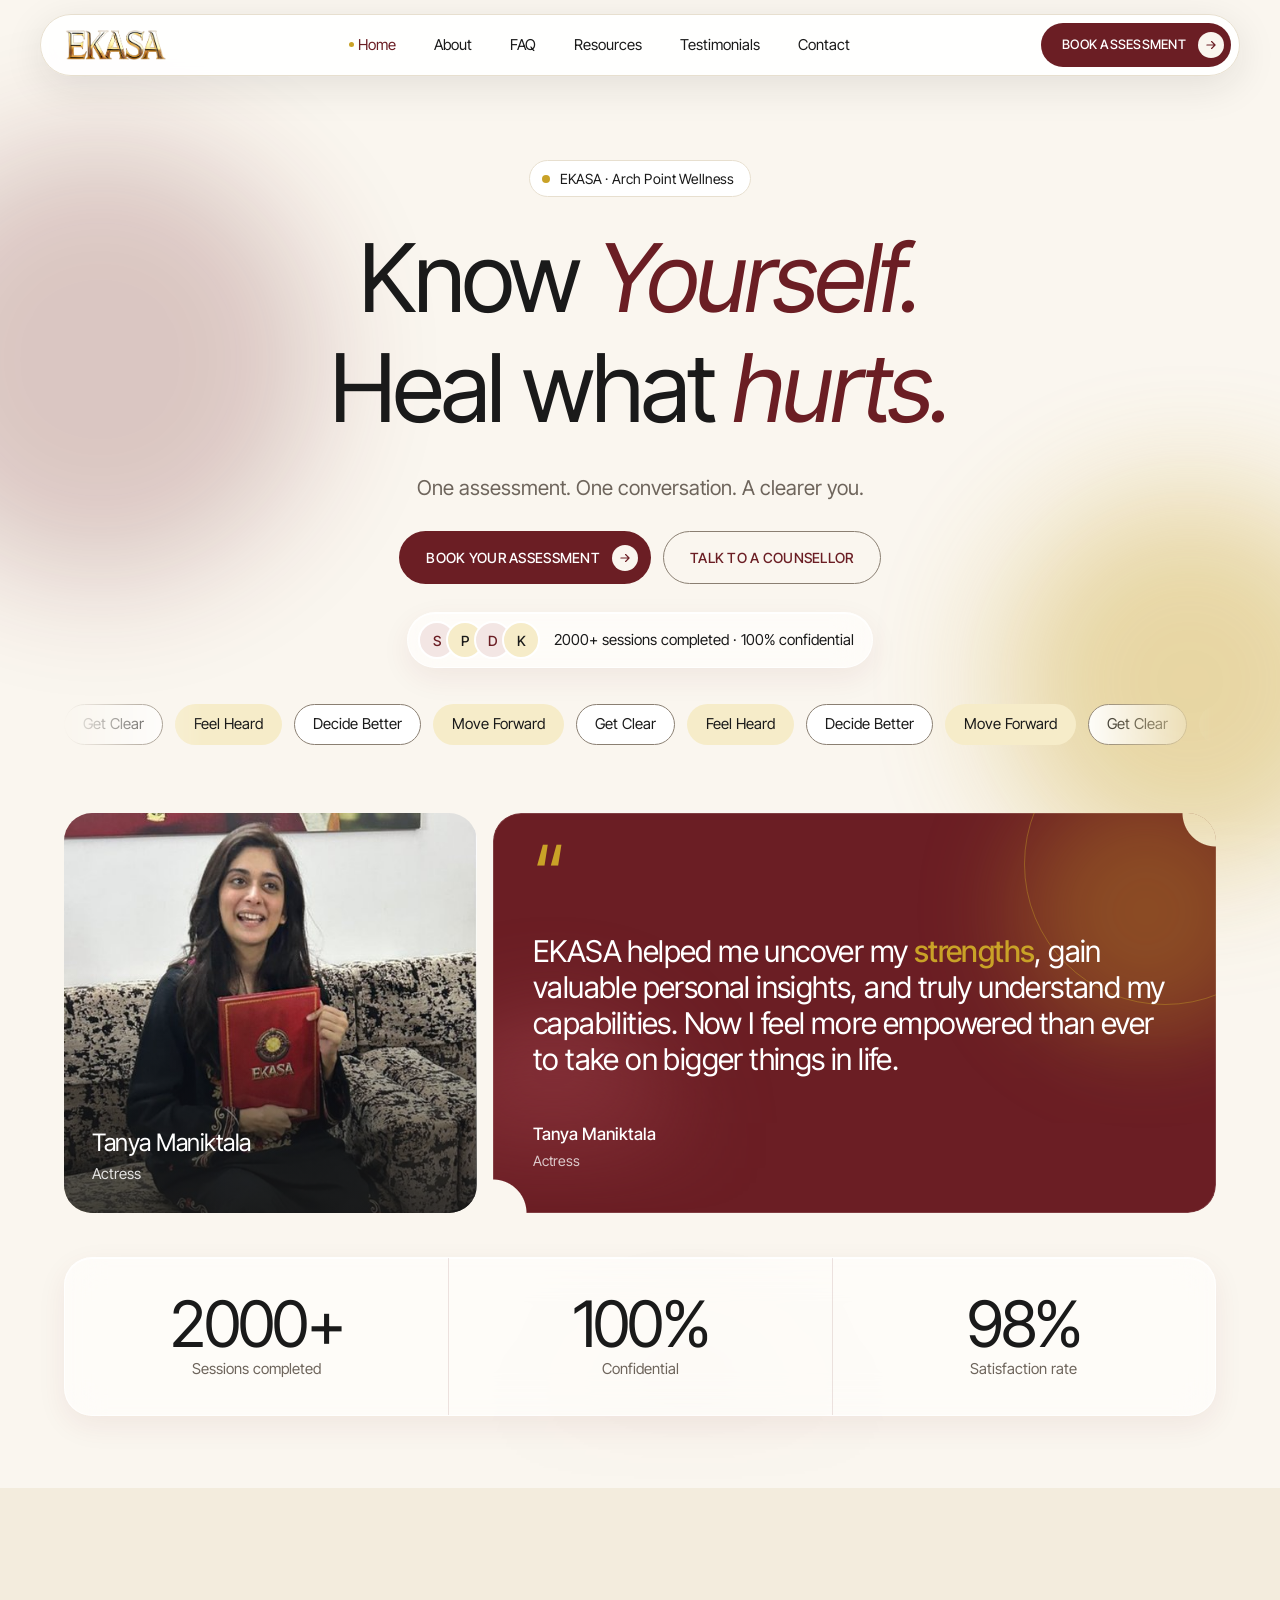
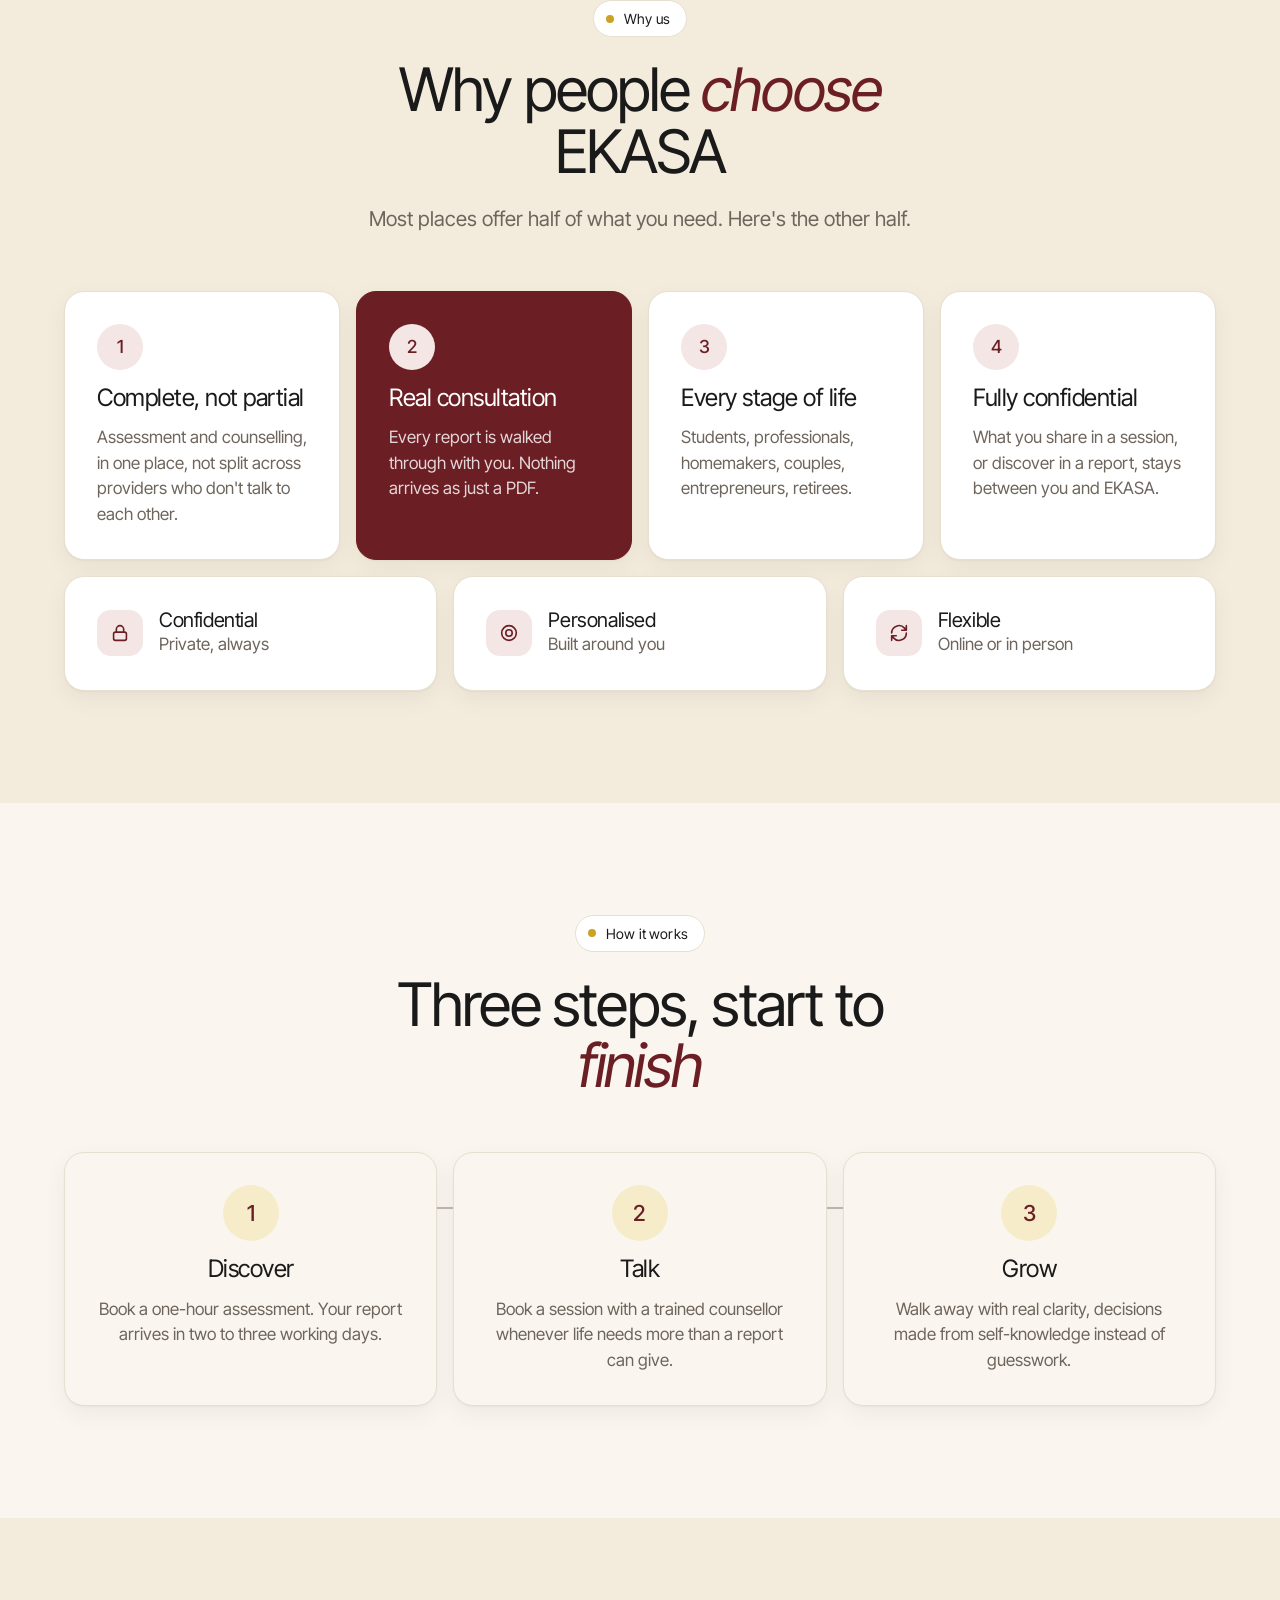
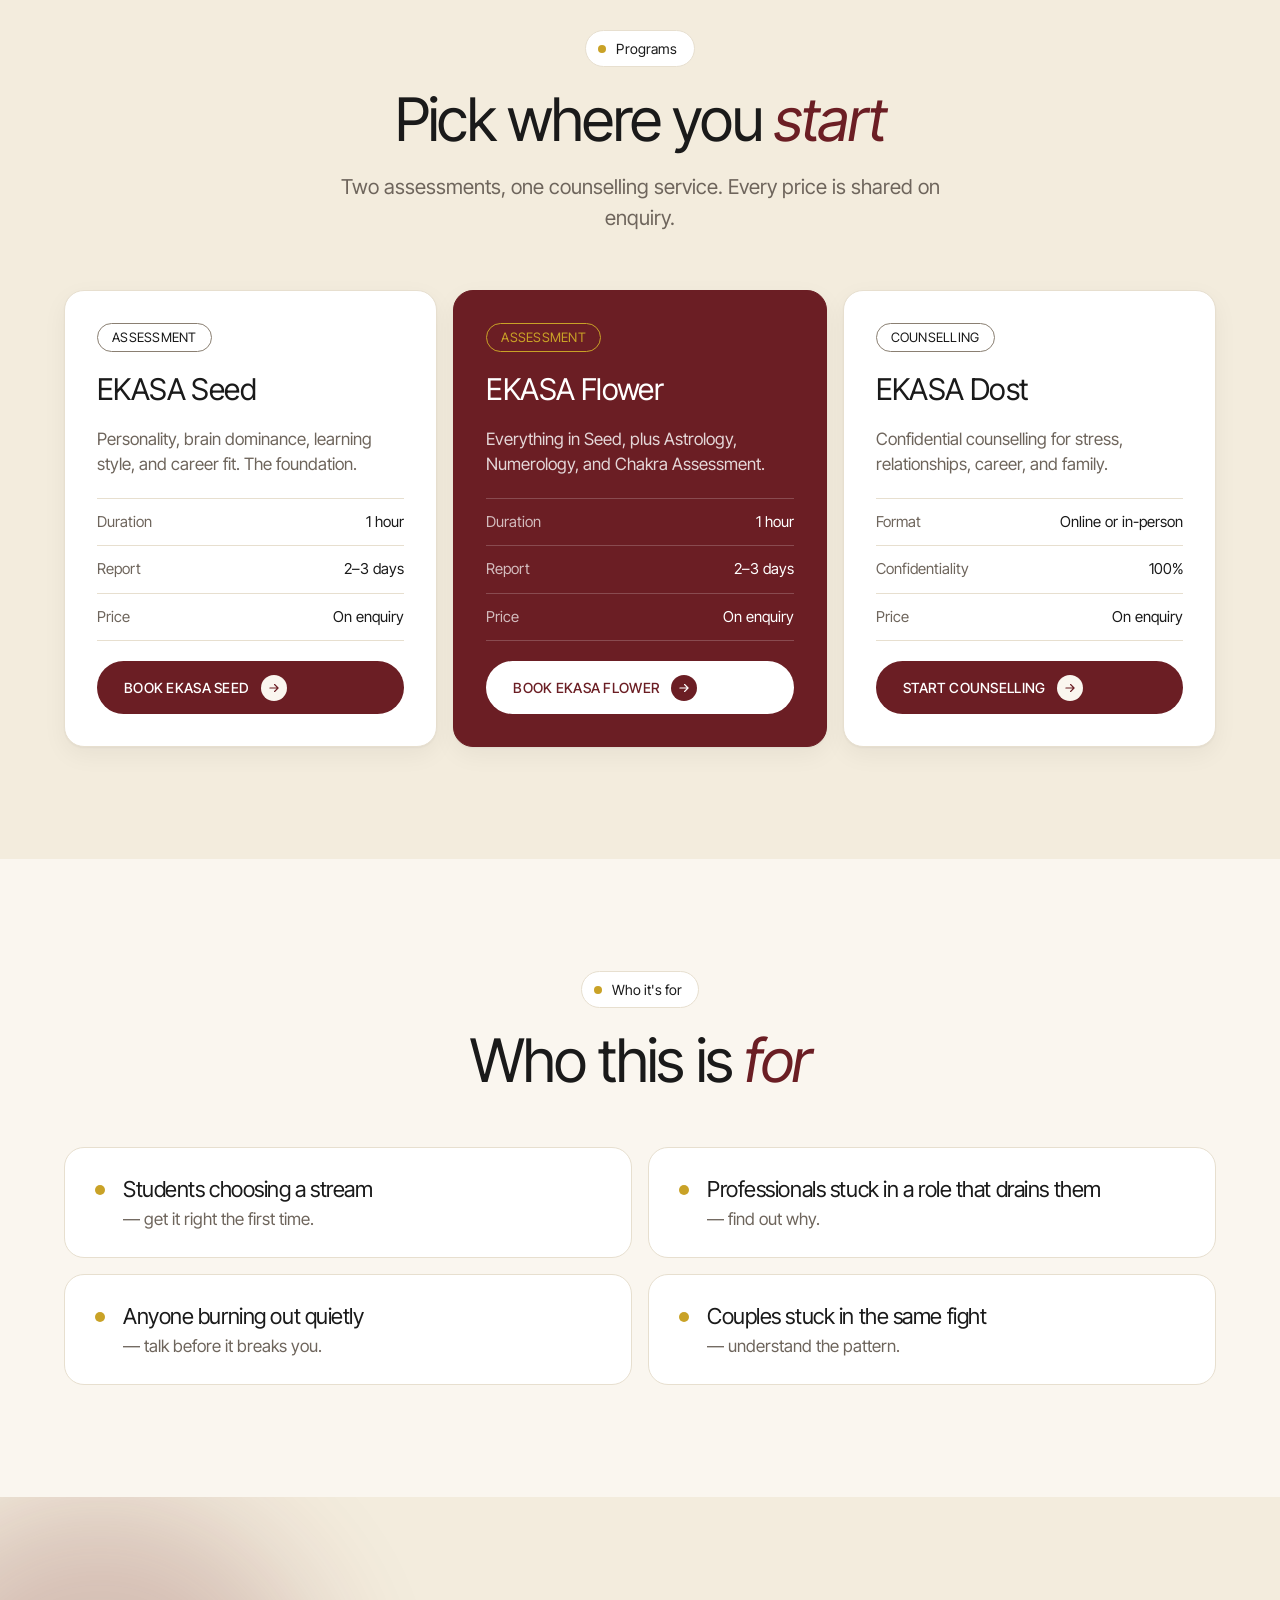
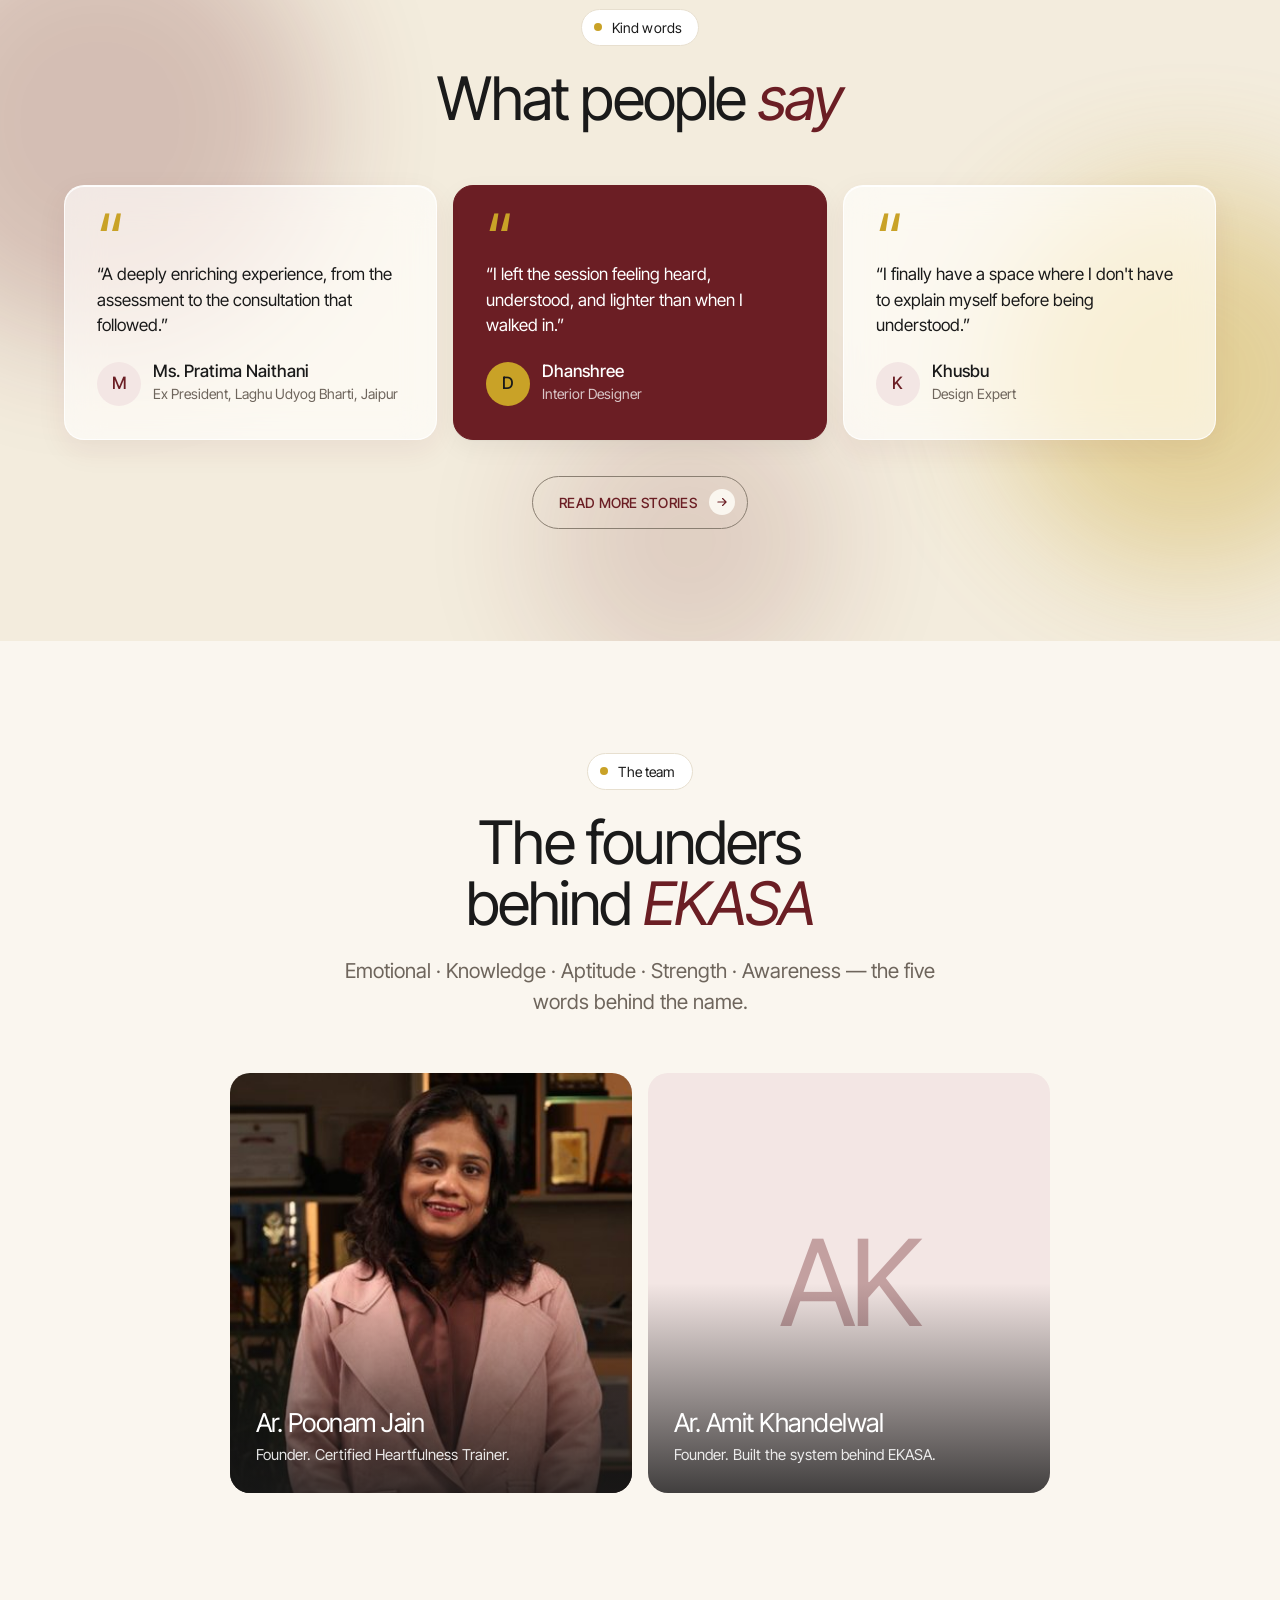
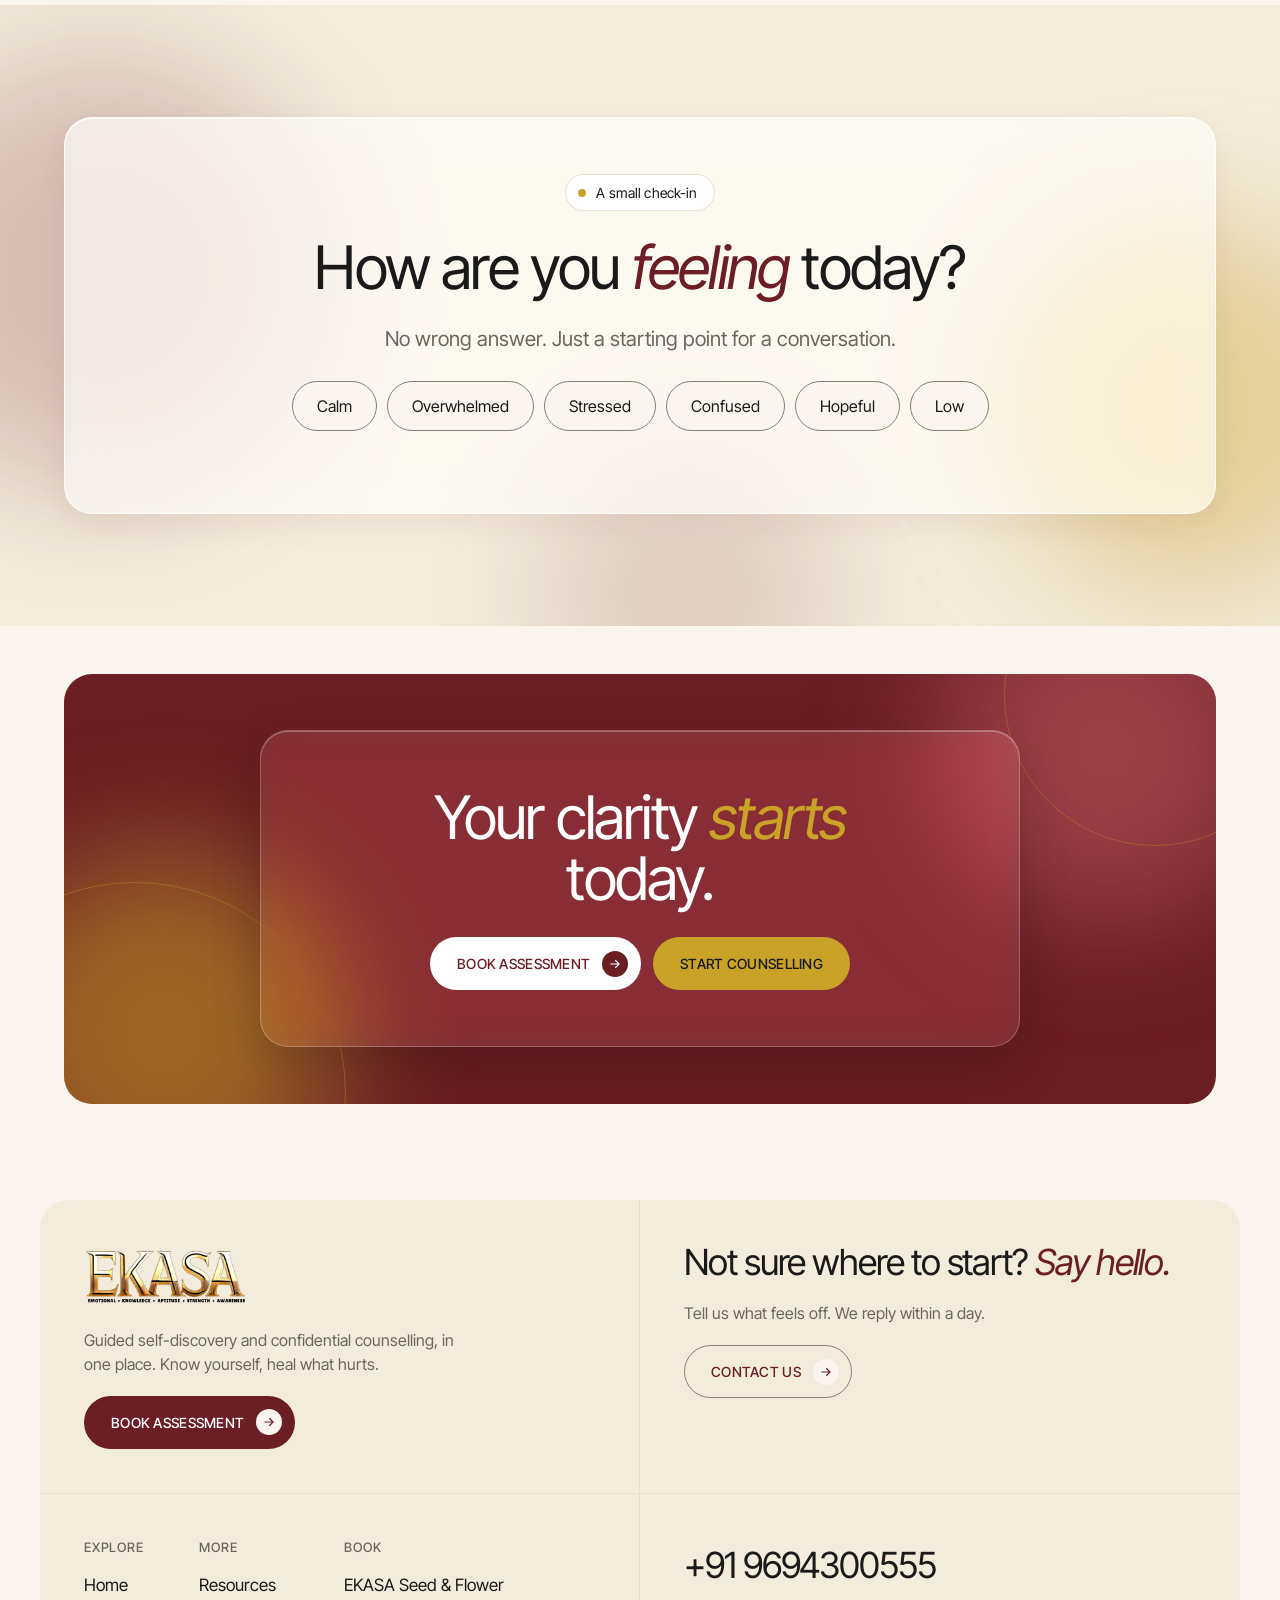
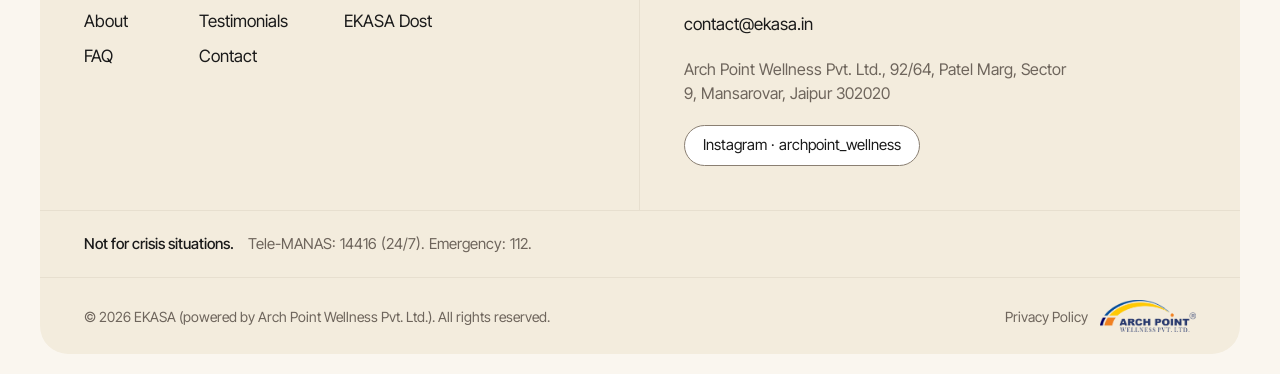
==== index.html @ 6d29a0e6 "Initial commit" ====
<!DOCTYPE html>
<html lang="en">
<head>
<meta charset="utf-8">
<meta name="viewport" content="width=device-width,initial-scale=1">
<title>EKASA | Know Yourself. Heal What Hurts.</title>
<meta name="description" content="Self-discovery assessments and confidential counselling in Jaipur, by EKASA (powered by Arch Point Wellness Pvt. Ltd.).">
<meta name="theme-color" content="#FAF6EF">
<link rel="icon" href="img/ekasa-wordmark.png">
<link rel="preload" href="fonts/InterTight-Variable.woff2" as="font" type="font/woff2" crossorigin>
<link rel="stylesheet" href="css/style.css">
</head>
<body>
<a class="skip" href="#main">Skip to content</a>
<header class="nav" id="top"><div class="nav-in">
<a class="logo" href="index.html" aria-label="EKASA home"><img src="img/ekasa-wordmark.png" alt="EKASA" width="103" height="30"></a>
<nav aria-label="Primary"><ul><li><a href="index.html" aria-current=page>Home</a></li><li><a href="about.html">About</a></li><li><a href="faq.html">FAQ</a></li><li><a href="resources.html">Resources</a></li><li><a href="testimonials.html">Testimonials</a></li><li><a href="contact.html">Contact</a></li></ul></nav>
<div class="nav-cta"><a class="btn btn-primary btn-sm" href="https://discover.ekasa.life/fp">Book assessment<i class="ar"><svg viewBox="0 0 24 24" fill="none" stroke="currentColor" stroke-width="2" stroke-linecap="round" stroke-linejoin="round"><path d="M5 12h14M13 6l6 6-6 6"/></svg></i></a><button class="menu-btn" aria-label="Menu" aria-expanded="false"><span></span></button></div>
</div></header>
<main id="main">

<section class="hero glassy"><div class="blobs" aria-hidden="true"><i class="blob b1" data-speed=".07"></i><i class="blob b2" data-speed="-.05"></i><i class="blob b3" data-speed=".09"></i></div><div class="wrap">
<span class="eyebrow fade-up d1">EKASA &middot; Arch Point Wellness</span>
<h1><span class="ln"><span>Know <em>Yourself.</em></span></span><span class="ln"><span>Heal what <em>hurts.</em></span></span></h1>
<p class="lead fade-up d3">One assessment. One conversation. A clearer you.</p>
<div class="hero-actions fade-up d4"><a class="btn btn-primary" href="https://discover.ekasa.life/fp">Book your assessment<i class="ar"><svg viewBox="0 0 24 24" fill="none" stroke="currentColor" stroke-width="2" stroke-linecap="round" stroke-linejoin="round"><path d="M5 12h14M13 6l6 6-6 6"/></svg></i></a><a class="btn btn-ghost" href="https://discover.ekasa.life/dost">Talk to a counsellor</a></div>
<div class="proof glass fade-up d5"><div class="avatars"><span>S</span><span>P</span><span>D</span><span>K</span></div><span>2000+ sessions completed &middot; 100% confidential</span></div>
<div class="marq fade-up d6" aria-hidden="true"><div class="marq-track"><span class="chip">Get Clear</span><span class="chip gold">Feel Heard</span><span class="chip">Decide Better</span><span class="chip gold">Move Forward</span><span class="chip">Get Clear</span><span class="chip gold">Feel Heard</span><span class="chip">Decide Better</span><span class="chip gold">Move Forward</span><span class="chip">Get Clear</span><span class="chip gold">Feel Heard</span><span class="chip">Decide Better</span><span class="chip gold">Move Forward</span><span class="chip">Get Clear</span><span class="chip gold">Feel Heard</span><span class="chip">Decide Better</span><span class="chip gold">Move Forward</span></div></div>
<div class="tiles rv zoom">
<div class="tile photo"><img src="img/tanya.jpg" alt="Tanya Maniktala"><div class="cap"><b>Tanya Maniktala</b><small>Actress</small></div></div>
<div class="tile quote notch tilt"><div class="blobs" aria-hidden="true"><i class="blob b1" data-speed=".05"></i><i class="blob b2" data-speed="-.04"></i></div><span class="qm">&ldquo;</span><p>EKASA helped me uncover my <b class="hl">strengths</b>, gain valuable personal insights, and truly understand my capabilities. Now I feel more empowered than ever to take on bigger things in life.</p><div class="who"><b>Tanya Maniktala</b><small>Actress</small></div></div>
</div>
<div class="stats glass rv"><div class="stat"><b data-to="2000" data-suf="+">2000+</b><span>Sessions completed</span></div><div class="stat"><b data-to="100" data-suf="%">100%</b><span>Confidential</span></div><div class="stat"><b data-to="98" data-suf="%">98%</b><span>Satisfaction rate</span></div></div>
</div></section>

<section class="alt"><div class="wrap">
<div class="head rv"><span class="eyebrow">Why us</span><h2>Why people <em>choose</em> EKASA</h2><p class="lead">Most places offer half of what you need. Here's the other half.</p></div>
<div class="grid g4 stag">
<div class="card"><span class="num">1</span><h3>Complete, not partial</h3><p>Assessment and counselling, in one place, not split across providers who don't talk to each other.</p></div>
<div class="card accent"><span class="num">2</span><h3>Real consultation</h3><p>Every report is walked through with you. Nothing arrives as just a PDF.</p></div>
<div class="card"><span class="num">3</span><h3>Every stage of life</h3><p>Students, professionals, homemakers, couples, entrepreneurs, retirees.</p></div>
<div class="card"><span class="num">4</span><h3>Fully confidential</h3><p>What you share in a session, or discover in a report, stays between you and EKASA.</p></div>
</div>
<div class="grid g3 stag" style="margin-top:16px">
<div class="card" style="flex-direction:row;align-items:center;gap:16px"><span class="ico"><svg viewBox="0 0 24 24"><rect x="5" y="11" width="14" height="9" rx="2"/><path d="M8 11V8a4 4 0 018 0v3"/></svg></span><div><h3 style="font-size:20px">Confidential</h3><p>Private, always</p></div></div>
<div class="card" style="flex-direction:row;align-items:center;gap:16px"><span class="ico"><svg viewBox="0 0 24 24"><circle cx="12" cy="12" r="8"/><circle cx="12" cy="12" r="3.5"/></svg></span><div><h3 style="font-size:20px">Personalised</h3><p>Built around you</p></div></div>
<div class="card" style="flex-direction:row;align-items:center;gap:16px"><span class="ico"><svg viewBox="0 0 24 24"><path d="M4 12a8 8 0 0114-5.3L20 9M20 12a8 8 0 01-14 5.3L4 15M20 4v5h-5M4 20v-5h5"/></svg></span><div><h3 style="font-size:20px">Flexible</h3><p>Online or in person</p></div></div>
</div></div></section>

<section><div class="wrap">
<div class="head rv"><span class="eyebrow">How it works</span><h2>Three steps, start to <em>finish</em></h2></div>
<div class="grid g3 steps stag">
<div class="card step"><span class="num">1</span><h3>Discover</h3><p>Book a one-hour assessment. Your report arrives in two to three working days.</p></div>
<div class="card step"><span class="num">2</span><h3>Talk</h3><p>Book a session with a trained counsellor whenever life needs more than a report can give.</p></div>
<div class="card step"><span class="num">3</span><h3>Grow</h3><p>Walk away with real clarity, decisions made from self-knowledge instead of guesswork.</p></div>
</div></div></section>

<section class="alt"><div class="wrap">
<div class="head rv"><span class="eyebrow">Programs</span><h2>Pick where you <em>start</em></h2><p class="lead">Two assessments, one counselling service. Every price is shared on enquiry.</p></div>
<div class="grid g3 stag">
<div class="card prog"><span class="tag">Assessment</span><h3>EKASA Seed</h3><p>Personality, brain dominance, learning style, and career fit. The foundation.</p><dl><div><dt>Duration</dt><dd>1 hour</dd></div><div><dt>Report</dt><dd>2&ndash;3 days</dd></div><div><dt>Price</dt><dd>On enquiry</dd></div></dl><a class="btn btn-primary" href="https://discover.ekasa.life/fp">Book EKASA Seed<i class="ar"><svg viewBox="0 0 24 24" fill="none" stroke="currentColor" stroke-width="2" stroke-linecap="round" stroke-linejoin="round"><path d="M5 12h14M13 6l6 6-6 6"/></svg></i></a></div>
<div class="card prog accent"><span class="tag">Assessment</span><h3>EKASA Flower</h3><p>Everything in Seed, plus Astrology, Numerology, and Chakra Assessment.</p><dl><div><dt>Duration</dt><dd>1 hour</dd></div><div><dt>Report</dt><dd>2&ndash;3 days</dd></div><div><dt>Price</dt><dd>On enquiry</dd></div></dl><a class="btn btn-light" href="https://discover.ekasa.life/fp">Book EKASA Flower<i class="ar"><svg viewBox="0 0 24 24" fill="none" stroke="currentColor" stroke-width="2" stroke-linecap="round" stroke-linejoin="round"><path d="M5 12h14M13 6l6 6-6 6"/></svg></i></a></div>
<div class="card prog"><span class="tag">Counselling</span><h3>EKASA Dost</h3><p>Confidential counselling for stress, relationships, career, and family.</p><dl><div><dt>Format</dt><dd>Online or in-person</dd></div><div><dt>Confidentiality</dt><dd>100%</dd></div><div><dt>Price</dt><dd>On enquiry</dd></div></dl><a class="btn btn-primary" href="https://discover.ekasa.life/dost">Start counselling<i class="ar"><svg viewBox="0 0 24 24" fill="none" stroke="currentColor" stroke-width="2" stroke-linecap="round" stroke-linejoin="round"><path d="M5 12h14M13 6l6 6-6 6"/></svg></i></a></div>
</div></div></section>

<section><div class="wrap">
<div class="head rv"><span class="eyebrow">Who it's for</span><h2>Who this is <em>for</em></h2></div>
<ul class="who-list stag">
<li><div>Students choosing a stream<span>&mdash; get it right the first time.</span></div></li>
<li><div>Professionals stuck in a role that drains them<span>&mdash; find out why.</span></div></li>
<li><div>Anyone burning out quietly<span>&mdash; talk before it breaks you.</span></div></li>
<li><div>Couples stuck in the same fight<span>&mdash; understand the pattern.</span></div></li>
</ul></div></section>

<section class="alt glassy"><div class="blobs" aria-hidden="true"><i class="blob b1" data-speed=".07"></i><i class="blob b2" data-speed="-.05"></i><i class="blob b3" data-speed=".09"></i></div><div class="wrap">
<div class="head rv"><span class="eyebrow">Kind words</span><h2>What people <em>say</em></h2></div>
<div class="grid g3 stag">
<div class="card "><span class="qm">&ldquo;</span><q>A deeply enriching experience, from the assessment to the consultation that followed.</q><div class="by"><span class="av">M</span><span><b>Ms. Pratima Naithani</b><small>Ex President, Laghu Udyog Bharti, Jaipur</small></span></div></div>
<div class="card accent"><span class="qm">&ldquo;</span><q>I left the session feeling heard, understood, and lighter than when I walked in.</q><div class="by"><span class="av">D</span><span><b>Dhanshree</b><small>Interior Designer</small></span></div></div>
<div class="card "><span class="qm">&ldquo;</span><q>I finally have a space where I don't have to explain myself before being understood.</q><div class="by"><span class="av">K</span><span><b>Khusbu</b><small>Design Expert</small></span></div></div>
</div>
<div style="text-align:center;margin-top:36px" class="rv"><a class="btn btn-ghost" href="testimonials.html">Read more stories<i class="ar"><svg viewBox="0 0 24 24" fill="none" stroke="currentColor" stroke-width="2" stroke-linecap="round" stroke-linejoin="round"><path d="M5 12h14M13 6l6 6-6 6"/></svg></i></a></div>
</div></section>

<section><div class="wrap">
<div class="head rv"><span class="eyebrow">The team</span><h2>The founders behind <em>EKASA</em></h2><p class="lead">Emotional &middot; Knowledge &middot; Aptitude &middot; Strength &middot; Awareness &mdash; the five words behind the name.</p></div>
<div class="grid g2 stag" style="max-width:820px;margin:0 auto">
<div class="person"><img src="img/founder-poonam.jpg" alt="Ar. Poonam Jain"><div class="cap"><b>Ar. Poonam Jain</b><span>Founder. Certified Heartfulness Trainer.</span></div></div>
<div class="person"><span class="init">AK</span><div class="cap"><b>Ar. Amit Khandelwal</b><span>Founder. Built the system behind EKASA.</span></div></div>
</div></div></section>

<section class="alt glassy"><div class="blobs" aria-hidden="true"><i class="blob b1" data-speed=".07"></i><i class="blob b2" data-speed="-.05"></i><i class="blob b3" data-speed=".09"></i></div><div class="wrap"><div class="mood glass tilt rv zoom">
<span class="eyebrow">A small check-in</span><h2>How are you <em>feeling</em> today?</h2><p class="lead">No wrong answer. Just a starting point for a conversation.</p>
<div class="moods" role="group" aria-label="Mood"><button class="mood-btn" data-mood="calm" aria-pressed="false">Calm</button><button class="mood-btn" data-mood="overwhelmed" aria-pressed="false">Overwhelmed</button><button class="mood-btn" data-mood="stressed" aria-pressed="false">Stressed</button><button class="mood-btn" data-mood="confused" aria-pressed="false">Confused</button><button class="mood-btn" data-mood="hopeful" aria-pressed="false">Hopeful</button><button class="mood-btn" data-mood="low" aria-pressed="false">Low</button></div>
<div class="mood-resp" id="mood-resp" aria-live="polite"><div><p id="mood-text"></p><a class="btn btn-primary" href="https://discover.ekasa.life/dost">Talk to EKASA Dost<i class="ar"><svg viewBox="0 0 24 24" fill="none" stroke="currentColor" stroke-width="2" stroke-linecap="round" stroke-linejoin="round"><path d="M5 12h14M13 6l6 6-6 6"/></svg></i></a></div></div>
</div></div></section>

<section class="band-sec"><div class="wrap"><div class="band rv zoom"><div class="blobs" aria-hidden="true"><i class="blob b1" data-speed=".05"></i><i class="blob b2" data-speed="-.04"></i></div><div class="gpanel tilt"><h2>Your clarity <em>starts</em> today.</h2><div class="row"><a class="btn btn-light" href="https://discover.ekasa.life/fp">Book assessment<i class="ar"><svg viewBox="0 0 24 24" fill="none" stroke="currentColor" stroke-width="2" stroke-linecap="round" stroke-linejoin="round"><path d="M5 12h14M13 6l6 6-6 6"/></svg></i></a><a class="btn btn-gold" href="https://discover.ekasa.life/dost">Start counselling</a></div></div></div></div></section>

</main>
<footer><div class="foot">
<div class="fgrid">
<div class="fcell"><img class="flogo" src="img/ekasa-logo.png" alt="EKASA"><p>Guided self-discovery and confidential counselling, in one place. Know yourself, heal what hurts.</p><a class="btn btn-primary" href="https://discover.ekasa.life/fp">Book assessment<i class="ar"><svg viewBox="0 0 24 24" fill="none" stroke="currentColor" stroke-width="2" stroke-linecap="round" stroke-linejoin="round"><path d="M5 12h14M13 6l6 6-6 6"/></svg></i></a></div>
<div class="fcell"><h4>Not sure where to start? <em>Say hello.</em></h4><p>Tell us what feels off. We reply within a day.</p><a class="btn btn-ghost" href="contact.html">Contact us<i class="ar"><svg viewBox="0 0 24 24" fill="none" stroke="currentColor" stroke-width="2" stroke-linecap="round" stroke-linejoin="round"><path d="M5 12h14M13 6l6 6-6 6"/></svg></i></a></div>
<div class="fcell"><div class="flinks"><ul><li><b>Explore</b></li><li><a href="index.html">Home</a></li><li><a href="about.html">About</a></li><li><a href="faq.html">FAQ</a></li></ul><ul><li><b>More</b></li><li><a href="resources.html">Resources</a></li><li><a href="testimonials.html">Testimonials</a></li><li><a href="contact.html">Contact</a></li></ul><ul><li><b>Book</b></li><li><a href="https://discover.ekasa.life/fp">EKASA Seed &amp; Flower</a></li><li><a href="https://discover.ekasa.life/dost">EKASA Dost</a></li></ul></div></div>
<div class="fcell"><a class="ph" href="tel:+919694300555">+91 9694300555</a><a href="mailto:contact@ekasa.in">contact@ekasa.in</a><p>Arch Point Wellness Pvt. Ltd., 92/64, Patel Marg, Sector 9, Mansarovar, Jaipur 302020</p><a class="chip" href="https://instagram.com/archpoint_wellness">Instagram &middot; archpoint_wellness</a></div>
<div class="fcell emerg"><b>Not for crisis situations.</b> Tele-MANAS: 14416 (24/7). Emergency: 112.</div>
</div>
<div class="fbar"><span>&copy; 2026 EKASA (powered by Arch Point Wellness Pvt. Ltd.). All rights reserved.</span><span class="ap"><a href="#">Privacy Policy</a><img src="img/arch-point-wellness-logo.png" alt="Arch Point Wellness"></span></div>
</div></footer>
<script src="js/main.js"></script>
</body>
</html>
---- css/style.css ----
/* EKASA website — built on the EKASA design system (maroon / gold / cream, Inter Tight). Light only. */
@font-face{font-family:"Inter Tight";src:url("../fonts/InterTight-Variable.woff2") format("woff2");font-weight:100 900;font-style:normal;font-display:swap}
@font-face{font-family:"Inter Tight";src:url("../fonts/InterTight-Italic-Variable.woff2") format("woff2");font-weight:100 900;font-style:italic;font-display:swap}

:root{
  --maroon:#6B1E24;--maroon-deep:#4F1519;--maroon-tint:#F3E6E4;
  --gold:#C9A227;--gold-tint:#F6ECC9;
  --ink:#1A1A1A;--white:#FFFFFF;--cream:#FAF6EF;--parchment:#F3ECDD;
  --muted:#6E655C;--line:#E7DFCF;--line-strong:#8A7F72;--danger:#B42318;
  --font:"Inter Tight","Helvetica Neue",Helvetica,Arial,sans-serif;
  --r-md:14px;--r-lg:20px;--r-xl:28px;--r-pill:999px;
  --shadow-card:0 1px 2px rgba(26,26,26,.04),0 8px 24px rgba(26,26,26,.05);
  --shadow-float:0 10px 40px rgba(26,26,26,.10);
  --focus:0 0 0 2px var(--cream),0 0 0 4px var(--maroon);
  --ease:cubic-bezier(.22,.8,.24,1);
  --max:1200px;
}
*{box-sizing:border-box;margin:0;padding:0}
html{scroll-behavior:smooth;-webkit-text-size-adjust:100%}
body{font-family:var(--font);background:var(--cream);color:var(--ink);font-size:17px;line-height:1.5;-webkit-font-smoothing:antialiased;overflow-x:hidden}
img{max-width:100%;display:block}
a{color:inherit;text-decoration:none}
button{font:inherit;cursor:pointer;border:0;background:none;color:inherit}
:focus-visible{outline:none;box-shadow:var(--focus);border-radius:8px}
.wrap{max-width:var(--max);margin:0 auto;padding:0 24px}
.skip{position:absolute;left:-999px;top:8px;background:var(--maroon);color:#fff;padding:10px 18px;border-radius:var(--r-pill);z-index:100}
.skip:focus{left:16px}

/* type */
h1,h2,h3{font-weight:400;letter-spacing:-.03em;line-height:1}
h1{font-size:clamp(46px,7.4vw,96px)}
h2{font-size:clamp(34px,4.8vw,60px);line-height:1.02}
h3{font-size:24px;letter-spacing:-.02em;line-height:1.15}
em{font-style:italic;color:var(--maroon)}
.lead{font-size:clamp(18px,1.6vw,21px);color:var(--muted);max-width:560px}
.eyebrow{display:inline-flex;align-items:center;gap:10px;background:var(--white);border:1px solid var(--line);border-radius:var(--r-pill);padding:7px 16px 7px 12px;font-size:14px;letter-spacing:.01em}
.eyebrow::before{content:"";width:8px;height:8px;border-radius:50%;background:var(--gold);animation:pulse 2.8s var(--ease) infinite}
@keyframes pulse{0%,100%{box-shadow:0 0 0 0 rgba(201,162,39,.5)}50%{box-shadow:0 0 0 7px rgba(201,162,39,0)}}

/* buttons */
.btn{display:inline-flex;align-items:center;gap:12px;font-size:14px;font-weight:500;letter-spacing:.02em;text-transform:uppercase;border-radius:var(--r-pill);padding:15px 26px;border:1.5px solid transparent;transition:background .25s,color .25s,transform .35s var(--ease),box-shadow .25s;position:relative;white-space:nowrap}
.btn .ar{width:26px;height:26px;border-radius:50%;background:var(--cream);color:var(--maroon);display:grid;place-items:center;margin:-6px -14px -6px 0;transition:transform .35s var(--ease)}
.btn .ar svg{width:14px;height:14px}
.btn:hover .ar{transform:rotate(-45deg)}
.btn-primary{background:var(--maroon);color:#fff}
.btn-primary:hover{background:var(--maroon-deep);transform:translateY(-2px);box-shadow:0 10px 24px rgba(107,30,36,.22)}
.btn-ghost{border-color:var(--line-strong);color:var(--maroon)}
.btn-ghost:hover{background:var(--maroon-tint);transform:translateY(-2px)}
.btn-gold{background:var(--gold);color:var(--ink)}
.btn-gold:hover{transform:translateY(-2px);box-shadow:0 10px 24px rgba(201,162,39,.35)}
.btn-light{background:#fff;color:var(--maroon)}
.btn-light:hover{background:var(--cream);transform:translateY(-2px)}
.btn-light .ar{background:var(--maroon);color:#fff}
.btn-sm{padding:11px 20px;font-size:13px}

/* nav */
.nav{position:fixed;top:14px;left:0;right:0;z-index:50;padding:0 16px;transition:transform .5s var(--ease)}
.nav.hide{transform:translateY(-140%)}
.nav-in{max-width:var(--max);margin:0 auto;background:rgba(255,255,255,.92);backdrop-filter:blur(14px);-webkit-backdrop-filter:blur(14px);border:1px solid var(--line);border-radius:var(--r-pill);box-shadow:var(--shadow-float);display:flex;align-items:center;justify-content:space-between;padding:8px 8px 8px 24px;transition:padding .4s var(--ease),box-shadow .4s}
.nav.scrolled .nav-in{padding-top:6px;padding-bottom:6px}
.nav .logo img{height:30px;width:auto}
.nav ul{list-style:none;display:flex;gap:6px}
.nav ul a{display:block;padding:9px 16px;border-radius:var(--r-pill);font-size:15px;position:relative;transition:color .2s,background .2s}
.nav ul a:hover{background:var(--parchment)}
.nav ul a[aria-current=page]{color:var(--maroon)}
.nav ul a[aria-current=page]::before{content:"";position:absolute;left:7px;top:50%;width:5px;height:5px;margin-top:-2.5px;border-radius:50%;background:var(--gold)}
.menu-btn{display:none;width:44px;height:44px;border-radius:50%;background:var(--parchment);place-items:center}
.menu-btn span{display:block;width:18px;height:1.5px;background:var(--ink);position:relative;transition:.3s}
.menu-btn span::before,.menu-btn span::after{content:"";position:absolute;left:0;width:18px;height:1.5px;background:var(--ink);transition:.3s}
.menu-btn span::before{top:-6px}.menu-btn span::after{top:6px}
.menu-btn[aria-expanded=true] span{background:transparent}
.menu-btn[aria-expanded=true] span::before{top:0;transform:rotate(45deg)}
.menu-btn[aria-expanded=true] span::after{top:0;transform:rotate(-45deg)}
.nav-cta{display:flex;align-items:center;gap:8px}

/* sections */
section{padding:112px 0;position:relative}
.alt{background:var(--parchment)}
.head{text-align:center;display:flex;flex-direction:column;align-items:center;gap:22px;margin-bottom:56px}
.head h2{max-width:14ch}
.head .lead{max-width:520px}
.page-head{padding:170px 0 64px;text-align:center}
.page-head .wrap{display:flex;flex-direction:column;align-items:center;gap:26px}
.page-head h1{font-size:clamp(46px,7vw,88px)}

/* hero */
.hero{padding:160px 0 72px;text-align:center}
.hero .wrap{display:flex;flex-direction:column;align-items:center;gap:28px}
.hero h1 .ln{display:block;overflow:hidden;padding:.06em 0 .1em}
.hero h1 .ln>span{display:inline-block;transform:translateY(105%);animation:rise 1s var(--ease) forwards}
.hero h1 .ln:nth-child(2)>span{animation-delay:.12s}
@keyframes rise{to{transform:none}}
.fade-up{opacity:0;transform:translateY(18px);animation:fadeup .9s var(--ease) forwards}
@keyframes fadeup{to{opacity:1;transform:none}}
.d1{animation-delay:.05s}.d2{animation-delay:.3s}.d3{animation-delay:.45s}.d4{animation-delay:.6s}.d5{animation-delay:.75s}.d6{animation-delay:.9s}
.marq{width:100%;overflow:hidden;mask-image:linear-gradient(90deg,transparent,#000 12%,#000 88%,transparent);-webkit-mask-image:linear-gradient(90deg,transparent,#000 12%,#000 88%,transparent);margin-top:8px}
.marq-track{display:flex;gap:12px;width:max-content;animation:marq 32s linear infinite}
.marq:hover .marq-track{animation-play-state:paused}
@keyframes marq{to{transform:translateX(-50%)}}
.chip{display:inline-flex;align-items:center;gap:8px;background:var(--white);border:1px solid var(--line-strong);border-radius:var(--r-pill);padding:8px 18px;font-size:15px;white-space:nowrap}
.chip.gold{background:var(--gold-tint);border-color:transparent}
.hero-actions{display:flex;gap:12px;flex-wrap:wrap;justify-content:center}
.proof{display:flex;align-items:center;gap:14px;font-size:15px;color:var(--muted)}
.avatars{display:flex}
.avatars span{width:38px;height:38px;border-radius:50%;background:var(--maroon-tint);color:var(--maroon);border:2px solid var(--cream);display:grid;place-items:center;font-size:14px;font-weight:500;margin-left:-10px}
.avatars span:first-child{margin-left:0}
.avatars span:nth-child(even){background:var(--gold-tint);color:var(--ink)}

/* feature tiles under hero */
.tiles{display:grid;grid-template-columns:.8fr 1.4fr;gap:16px;margin-top:40px;width:100%;text-align:left}
.tile{border-radius:var(--r-xl);overflow:hidden;position:relative;min-height:400px}
.tile.photo img{position:absolute;inset:0;width:100%;height:100%;object-fit:cover;object-position:center 20%;transition:transform 1.4s var(--ease)}
.tile.photo:hover img{transform:scale(1.04)}
.tile.photo::after{content:"";position:absolute;inset:0;background:linear-gradient(180deg,rgba(26,26,26,0) 40%,rgba(26,26,26,.82) 100%)}
.tile .cap{position:absolute;left:28px;right:28px;bottom:26px;z-index:2;color:#fff}
.tile .cap b{font-weight:400;font-size:24px;letter-spacing:-.02em;display:block}
.tile .cap small{opacity:.85;font-size:15px}
.tile.quote{background:var(--maroon);color:#fff;padding:40px;display:flex;flex-direction:column;justify-content:space-between;gap:24px}
.tile.quote .qm{color:var(--gold);font-size:76px;line-height:.5;height:34px}
.tile.quote p{font-size:clamp(22px,2.4vw,30px);letter-spacing:-.02em;line-height:1.2}
.tile.quote .who b{font-weight:500;display:block}
.tile.quote .who small{color:rgba(255,255,255,.75)}
.tile.quote::before{content:"";position:absolute;right:-90px;top:-90px;width:280px;height:280px;border-radius:50%;border:1px solid rgba(201,162,39,.4);animation:spin 40s linear infinite}
@keyframes spin{to{transform:rotate(360deg)}}

/* stats */
.stats{display:grid;grid-template-columns:repeat(3,1fr);background:var(--parchment);border-radius:var(--r-xl);margin-top:16px;width:100%;text-align:center}
.stat{padding:34px 16px;border-left:1px solid var(--line)}
.stat:first-child{border:0}
.stat b{display:block;font-weight:400;font-size:clamp(40px,5vw,64px);letter-spacing:-.04em;line-height:1}
.stat span{color:var(--muted);font-size:15px}
.alt .stats,.stats.on-alt{background:var(--cream)}

/* cards */
.grid{display:grid;gap:16px}
.g4{grid-template-columns:repeat(4,1fr)}.g3{grid-template-columns:repeat(3,1fr)}.g2{grid-template-columns:repeat(2,1fr)}
.card{background:var(--white);border:1px solid var(--line);border-radius:var(--r-lg);padding:32px;box-shadow:var(--shadow-card);transition:transform .5s var(--ease),box-shadow .5s var(--ease),border-color .3s;display:flex;flex-direction:column;gap:14px}
.card:hover{transform:translateY(-6px);box-shadow:0 18px 44px rgba(26,26,26,.10);border-color:var(--gold)}
.card p{color:var(--muted)}
.card.accent{background:var(--maroon);color:#fff;border-color:var(--maroon)}
.card.accent p{color:rgba(255,255,255,.82)}
.card.accent:hover{border-color:var(--gold)}
.num{width:46px;height:46px;border-radius:50%;background:var(--maroon-tint);color:var(--maroon);display:grid;place-items:center;font-size:18px;font-weight:500;transition:background .3s,color .3s,transform .5s var(--ease)}
.card:hover .num{background:var(--maroon);color:#fff;transform:rotate(-8deg) scale(1.06)}
.ico{width:46px;height:46px;border-radius:var(--r-md);background:var(--maroon-tint);color:var(--maroon);display:grid;place-items:center;flex:none}
.ico svg{width:22px;height:22px;stroke:currentColor;fill:none;stroke-width:1.75;stroke-linecap:round;stroke-linejoin:round}

/* steps */
.steps{position:relative}
.steps::before{content:"";position:absolute;left:12%;right:12%;top:55px;height:1.5px;background:var(--line-strong);transform-origin:left;transform:scaleX(0);transition:transform 1.6s var(--ease) .3s;opacity:.5}
.steps.in::before{transform:scaleX(1)}
.step{text-align:center;align-items:center;position:relative;background:var(--cream)}
.step .num{width:56px;height:56px;font-size:22px;background:var(--gold-tint)}

/* programs */
.prog{gap:20px}
.prog h3{font-size:30px}
.prog dl{border-top:1px solid var(--line);margin-top:auto}
.prog dl div{display:flex;justify-content:space-between;gap:16px;padding:12px 0;border-bottom:1px solid var(--line);font-size:15px}
.prog dt{color:var(--muted)}
.prog.accent dl,.prog.accent dl div{border-color:rgba(255,255,255,.2)}
.prog.accent dt{color:rgba(255,255,255,.7)}
.tag{align-self:flex-start;border:1px solid var(--line-strong);border-radius:var(--r-pill);padding:4px 14px;font-size:13px;letter-spacing:.02em;text-transform:uppercase}
.accent .tag{border-color:var(--gold);color:var(--gold)}

/* who list */
.who-list{list-style:none;display:grid;grid-template-columns:1fr 1fr;gap:16px}
.who-list li{background:var(--white);border:1px solid var(--line);border-radius:var(--r-lg);padding:28px 30px;font-size:22px;letter-spacing:-.02em;line-height:1.2;display:flex;gap:18px;align-items:flex-start;transition:transform .5s var(--ease),border-color .3s}
.who-list li:hover{transform:translateX(6px);border-color:var(--gold)}
.who-list li::before{content:"";flex:none;width:10px;height:10px;border-radius:50%;background:var(--gold);margin-top:9px}
.who-list li span{display:block;color:var(--muted);font-size:17px;letter-spacing:0;margin-top:6px}

/* people */
.person{position:relative;border-radius:var(--r-lg);overflow:hidden;min-height:420px;background:var(--maroon-tint);display:flex;align-items:flex-end}
.person img{position:absolute;inset:0;width:100%;height:100%;object-fit:cover;transition:transform 1.2s var(--ease)}
.person:hover img{transform:scale(1.05)}
.person .init{position:absolute;inset:0;display:grid;place-items:center;font-size:120px;letter-spacing:-.04em;color:var(--maroon);opacity:.35}
.person::after{content:"";position:absolute;inset:0;background:linear-gradient(180deg,transparent 50%,rgba(26,26,26,.82))}
.person .cap{position:relative;z-index:2;color:#fff;padding:26px}
.person .cap b{display:block;font-weight:400;font-size:26px;letter-spacing:-.02em}
.person .cap span{opacity:.88;font-size:15px}

/* mood */
.mood{background:var(--white);border:1px solid var(--line);border-radius:var(--r-xl);padding:56px 24px;text-align:center;display:flex;flex-direction:column;align-items:center;gap:26px}
.moods{display:flex;gap:10px;flex-wrap:wrap;justify-content:center}
.mood-btn{background:var(--cream);border:1px solid var(--line-strong);border-radius:var(--r-pill);padding:12px 24px;font-size:16px;transition:background .25s,color .25s,transform .35s var(--ease)}
.mood-btn:hover{transform:translateY(-3px);background:var(--maroon-tint)}
.mood-btn.active{background:var(--maroon);color:#fff;border-color:var(--maroon);transform:scale(1.05)}
.mood-resp{max-width:520px;display:grid;grid-template-rows:0fr;transition:grid-template-rows .6s var(--ease),opacity .6s;opacity:0}
.mood-resp.show{grid-template-rows:1fr;opacity:1}
.mood-resp>div{overflow:hidden;display:flex;flex-direction:column;align-items:center;gap:20px}
.mood-resp p{font-size:20px;letter-spacing:-.01em}

/* CTA band */
.band{background:var(--maroon);color:#fff;border-radius:var(--r-xl);padding:80px 32px;text-align:center;display:flex;flex-direction:column;align-items:center;gap:28px;position:relative;overflow:hidden}
.band h2{max-width:16ch}
.band em{color:var(--gold)}
.band::before,.band::after{content:"";position:absolute;border-radius:50%;border:1px solid rgba(201,162,39,.35);animation:spin 60s linear infinite}
.band::before{width:420px;height:420px;left:-140px;bottom:-200px}
.band::after{width:300px;height:300px;right:-90px;top:-130px;animation-direction:reverse}
.band .row{display:flex;gap:12px;flex-wrap:wrap;justify-content:center;position:relative;z-index:2}
.band>*{position:relative;z-index:2}

/* testimonials */
.masonry{columns:2;column-gap:16px}
.masonry .card{break-inside:avoid;margin-bottom:16px}
.masonry .card q{font-size:22px;letter-spacing:-.015em;line-height:1.3;quotes:none;display:block}
.masonry .card.accent q{font-size:28px}
.qm{color:var(--gold);font-size:64px;line-height:.6;height:30px}
.by{display:flex;align-items:center;gap:12px;margin-top:8px}
.by .av{width:44px;height:44px;border-radius:50%;background:var(--maroon-tint);color:var(--maroon);display:grid;place-items:center;font-weight:500;flex:none;overflow:hidden}
.by .av img{width:100%;height:100%;object-fit:cover}
.accent .by .av{background:var(--gold);color:var(--ink)}
.by b{font-weight:500;display:block;line-height:1.2}
.by small{color:var(--muted);font-size:14px}
.accent .by small{color:rgba(255,255,255,.75)}

/* FAQ */
.faq-wrap{display:grid;grid-template-columns:.8fr 1.2fr;gap:48px;align-items:start}
.faq-side{position:sticky;top:120px;display:flex;flex-direction:column;gap:20px}
.acc{display:flex;flex-direction:column;gap:12px}
.acc-item{background:var(--white);border:1px solid var(--line);border-radius:var(--r-lg);transition:border-color .3s,box-shadow .4s}
.acc-item:hover{border-color:var(--line-strong)}
.acc-item.open{border-color:var(--gold);box-shadow:var(--shadow-card)}
.acc-q{width:100%;display:flex;justify-content:space-between;align-items:center;gap:20px;text-align:left;padding:24px 26px;font-size:20px;letter-spacing:-.015em;line-height:1.25}
.acc-i{flex:none;width:36px;height:36px;border-radius:50%;background:var(--maroon-tint);color:var(--maroon);position:relative;transition:background .3s,transform .5s var(--ease)}
.acc-i::before,.acc-i::after{content:"";position:absolute;left:50%;top:50%;width:14px;height:1.75px;background:currentColor;margin:-.9px 0 0 -7px;transition:transform .5s var(--ease)}
.acc-i::after{transform:rotate(90deg)}
.open .acc-i{background:var(--maroon);color:#fff;transform:rotate(180deg)}
.open .acc-i::after{transform:rotate(0)}
.acc-a{display:grid;grid-template-rows:0fr;transition:grid-template-rows .5s var(--ease)}
.open .acc-a{grid-template-rows:1fr}
.acc-a>div{overflow:hidden}
.acc-a p{padding:0 26px 26px;color:var(--muted);max-width:60ch}

/* about */
.about-photos{display:grid;grid-template-columns:1.2fr .8fr;gap:16px;margin-top:8px;width:100%}
.about-photos .tile{min-height:380px}
.vm{grid-template-columns:1fr 1fr}
.pillars{display:grid;grid-template-columns:repeat(5,1fr);gap:12px}
.pillar{background:var(--white);border:1px solid var(--line);border-radius:var(--r-lg);padding:26px 18px;text-align:center;transition:transform .5s var(--ease),background .3s,color .3s}
.pillar b{display:block;font-weight:400;font-size:64px;letter-spacing:-.04em;color:var(--maroon);line-height:1;transition:color .3s}
.pillar span{font-size:15px;color:var(--muted);transition:color .3s}
.pillar:hover{transform:translateY(-8px);background:var(--maroon)}
.pillar:hover b{color:var(--gold)}.pillar:hover span{color:#fff}
.map{border-radius:var(--r-lg);background:var(--parchment);border:1.5px dashed var(--line-strong);min-height:260px;display:grid;place-items:center;color:var(--muted);text-align:center;padding:24px}
.placeholder{font-size:14px;color:var(--muted)}

/* journal */
.post{padding:0;overflow:hidden;gap:0;min-height:360px;justify-content:flex-end;position:relative}
.post .top{flex:1;background:var(--maroon-tint);display:grid;place-items:center;min-height:180px;color:var(--maroon);transition:background .5s}
.post .top svg{width:54px;height:54px;stroke:currentColor;fill:none;stroke-width:1.25;stroke-linecap:round;stroke-linejoin:round;transition:transform .7s var(--ease)}
.post:hover .top{background:var(--gold-tint)}
.post:hover .top svg{transform:scale(1.15) rotate(-6deg)}
.post .txt{padding:26px 28px 30px;display:flex;flex-direction:column;gap:14px}
.post .meta{display:flex;gap:10px;align-items:center;flex-wrap:wrap}
.post.feature{grid-column:span 3;flex-direction:row;min-height:300px}
.post.feature .top{flex:.8;background:var(--maroon);color:var(--gold)}
.post.feature:hover .top{background:var(--maroon-deep)}
.post.feature .txt{flex:1.2;justify-content:center;padding:44px}
.post.feature h3{font-size:clamp(28px,3.4vw,44px);letter-spacing:-.03em}

/* contact */
.contact-grid{display:grid;grid-template-columns:1.15fr .85fr;gap:16px;align-items:start}
form{display:flex;flex-direction:column;gap:18px}
.frow{display:grid;grid-template-columns:1fr 1fr;gap:16px}
label{display:flex;flex-direction:column;gap:8px;font-size:15px}
input,select,textarea{font:inherit;font-size:16px;background:var(--cream);border:1.5px solid var(--line-strong);border-radius:var(--r-md);padding:14px 16px;color:var(--ink);transition:border-color .25s,box-shadow .25s,background .25s;width:100%}
textarea{min-height:130px;resize:vertical}
input:focus,select:focus,textarea:focus{outline:none;border-color:var(--maroon);box-shadow:var(--focus);background:#fff}
.note{font-size:14px;color:var(--muted)}
.ok{display:none;background:var(--gold-tint);border-radius:var(--r-md);padding:14px 18px;font-size:15px}
.ok.show{display:block;animation:fadeup .6s var(--ease)}
.crow{display:flex;gap:16px;align-items:flex-start;padding:18px 0;border-bottom:1px solid var(--line)}
.crow:last-child{border:0}
.crow b{font-weight:500;display:block}
.crow span,.crow a{color:var(--muted);font-size:16px}
.crow a:hover{color:var(--maroon)}
.crisis{text-align:center;font-size:15px;color:var(--muted);margin-top:28px}
.crisis b{color:var(--ink);font-weight:500}

/* footer */
footer{padding:0 16px 20px}
.foot{max-width:var(--max);margin:0 auto;background:var(--parchment);border-radius:var(--r-xl);overflow:hidden}
.fgrid{display:grid;grid-template-columns:1fr 1fr}
.fcell{padding:44px;border-bottom:1px solid var(--line);display:flex;flex-direction:column;gap:20px;align-items:flex-start}
.fcell:nth-child(odd){border-right:1px solid var(--line)}
.fcell img.flogo{height:64px;width:auto}
.fcell p{color:var(--muted);max-width:44ch;font-size:16px}
.fcell h4{font-weight:400;font-size:clamp(26px,3vw,36px);letter-spacing:-.03em;line-height:1.05}
.flinks{display:flex;gap:56px;flex-wrap:wrap}
.flinks ul{list-style:none;display:flex;flex-direction:column;gap:10px}
.flinks li b{font-weight:500;font-size:13px;letter-spacing:.06em;text-transform:uppercase;color:var(--muted);display:block;margin-bottom:6px}
.flinks a{position:relative}
.flinks a::after{content:"";position:absolute;left:0;bottom:-2px;height:1px;width:100%;background:var(--maroon);transform:scaleX(0);transform-origin:left;transition:transform .4s var(--ease)}
.flinks a:hover::after{transform:scaleX(1)}
.ph{font-size:clamp(26px,3vw,36px);letter-spacing:-.03em}
.emerg{grid-column:1/-1;border-right:0!important;flex-direction:row;align-items:center;gap:14px;padding:22px 44px;font-size:15px;color:var(--muted)}
.emerg b{color:var(--ink);font-weight:500}
.fbar{display:flex;justify-content:space-between;align-items:center;gap:16px;flex-wrap:wrap;padding:22px 44px;font-size:14px;color:var(--muted)}
.fbar .ap{display:flex;align-items:center;gap:12px}
.fbar img{height:32px;width:auto}

/* reveal */
.rv{opacity:0;transform:translateY(28px);transition:opacity .9s var(--ease),transform .9s var(--ease);transition-delay:calc(var(--i,0)*90ms)}
.rv.in{opacity:1;transform:none}
.rv.zoom{transform:scale(.96)}
.rv.left{transform:translateX(-28px)}
.rv.zoom.in,.rv.left.in{transform:none}

@media(max-width:1000px){
  .g4{grid-template-columns:repeat(2,1fr)}
  .pillars{grid-template-columns:repeat(3,1fr)}
  .faq-wrap,.contact-grid{grid-template-columns:1fr}
  .faq-side{position:static}
}
@media(max-width:860px){
  .nav ul{position:absolute;top:calc(100% + 10px);left:16px;right:16px;background:#fff;border:1px solid var(--line);border-radius:var(--r-lg);box-shadow:var(--shadow-float);flex-direction:column;padding:12px;opacity:0;pointer-events:none;transform:translateY(-10px);transition:.35s var(--ease)}
  .nav ul.open{opacity:1;pointer-events:auto;transform:none}
  .nav ul a{padding:14px 16px}
  .menu-btn{display:grid}
  .nav-cta .btn{display:none}
  .nav-in{padding-right:8px}
}
@media(max-width:720px){
  body{font-size:16px}
  section{padding:72px 0}
  .hero{padding-top:130px}
  .page-head{padding-top:130px}
  .g3,.g2,.g4,.vm,.who-list,.frow,.tiles,.about-photos{grid-template-columns:1fr}
  .tile{min-height:320px}
  .steps::before{display:none}
  .masonry{columns:1}
  .pillars{grid-template-columns:repeat(2,1fr)}
  .post.feature{flex-direction:column;grid-column:auto}
  .post.feature .txt{padding:28px}
  .fgrid{grid-template-columns:1fr}
  .fcell{border-right:0!important;padding:32px 24px}
  .emerg,.fbar{padding:20px 24px}
  .emerg{flex-direction:column;align-items:flex-start}
  .stat{padding:24px 6px}
  .band{padding:60px 24px}
  .btn{padding:14px 22px}
}
@media(prefers-reduced-motion:reduce){
  html{scroll-behavior:auto}
  *,*::before,*::after{animation-duration:.001ms!important;animation-iteration-count:1!important;transition-duration:.001ms!important}
  .rv,.fade-up{opacity:1;transform:none}
  .hero h1 .ln>span{transform:none}
  .marq-track{animation:none}
}
.band-sec{padding:48px 0 96px}
.head .lead{max-width:620px}
@media(max-width:720px){.band-sec{padding:32px 0 64px}}

/* ---------- glass layer ---------- */
.glassy{overflow:hidden}
.glassy>.wrap{position:relative;z-index:1}
.blobs{position:absolute;inset:0;overflow:hidden;pointer-events:none;z-index:0}
.blob{position:absolute;border-radius:50%;filter:blur(64px);will-change:transform}
.b1{width:440px;height:440px;left:-120px;top:8%;background:var(--maroon);opacity:.22}
.b2{width:380px;height:380px;right:-100px;top:34%;background:var(--gold);opacity:.38}
.b3{width:300px;height:300px;left:42%;bottom:-120px;background:var(--maroon);opacity:.14}
.glass{background:rgba(255,255,255,.62);-webkit-backdrop-filter:blur(18px) saturate(1.4);backdrop-filter:blur(18px) saturate(1.4);border:1px solid rgba(255,255,255,.75);box-shadow:inset 0 1px 0 rgba(255,255,255,.9),0 10px 30px rgba(107,30,36,.07)}
.stats.glass{background:rgba(255,255,255,.62)}
.stats.glass .stat{border-color:rgba(107,30,36,.12)}
.proof.glass{border-radius:var(--r-pill);padding:8px 18px 8px 10px;color:var(--ink)}
.proof.glass .avatars span{border-color:#fff}
.glassy .card:not(.accent):not(.post){background:rgba(255,255,255,.66);-webkit-backdrop-filter:blur(18px) saturate(1.4);backdrop-filter:blur(18px) saturate(1.4);border-color:rgba(255,255,255,.8);box-shadow:inset 0 1px 0 rgba(255,255,255,.9),0 10px 30px rgba(107,30,36,.07)}
.mood.glass{background:rgba(255,255,255,.66)}
/* frosted panel + blobs inside maroon surfaces */
.tile.quote .blobs,.band .blobs{z-index:0}
.tile.quote>*:not(.blobs){position:relative;z-index:1}
.tile.quote::before{z-index:0}
.tile.quote .b1{background:var(--gold);opacity:.35;width:260px;height:260px;left:auto;right:-60px;top:-60px;filter:blur(50px)}
.tile.quote .b2{background:#B0505A;opacity:.5;width:240px;height:240px;right:auto;left:-60px;top:auto;bottom:-70px;filter:blur(50px)}
.tile.quote{box-shadow:inset 0 0 0 1px rgba(255,255,255,.14)}
.hl{font-weight:500;color:var(--gold)}
.notch{-webkit-mask:radial-gradient(circle 34px at 100% 0,transparent 97%,#000),radial-gradient(circle 34px at 0 100%,transparent 97%,#000);-webkit-mask-composite:source-in;mask:radial-gradient(circle 34px at 100% 0,transparent 97%,#000),radial-gradient(circle 34px at 0 100%,transparent 97%,#000);mask-composite:intersect}
.band{padding:56px 24px}
.band>.blobs{position:absolute;inset:0;z-index:0}
.band .b1{background:var(--gold);opacity:.55;width:360px;height:360px;left:-80px;top:auto;bottom:-140px}
.band .b2{background:#B0505A;opacity:.7;width:340px;height:340px;right:-60px;top:-120px}
.gpanel{width:100%;max-width:760px;background:rgba(255,255,255,.09);-webkit-backdrop-filter:blur(16px) saturate(1.3);backdrop-filter:blur(16px) saturate(1.3);border:1px solid rgba(255,255,255,.24);border-radius:var(--r-xl);padding:56px 32px;display:flex;flex-direction:column;align-items:center;gap:28px;box-shadow:inset 0 1px 0 rgba(255,255,255,.3),0 20px 50px rgba(0,0,0,.18)}
.tilt{transition:transform .5s var(--ease);will-change:transform}
@supports not ((backdrop-filter:blur(1px)) or (-webkit-backdrop-filter:blur(1px))){
  .glass,.glassy .card:not(.accent){background:#fff}.gpanel{background:rgba(107,30,36,.6)}
}
@media(max-width:720px){.blob{filter:blur(48px)}.gpanel{padding:40px 20px}.band{padding:32px 16px}.notch{-webkit-mask:none;mask:none}}
@media(prefers-reduced-motion:reduce){.blob{transform:none!important}.tilt{transform:none!important}}
.page-head .blobs,.hero .blobs{-webkit-mask-image:linear-gradient(#000 55%,transparent);mask-image:linear-gradient(#000 55%,transparent)}
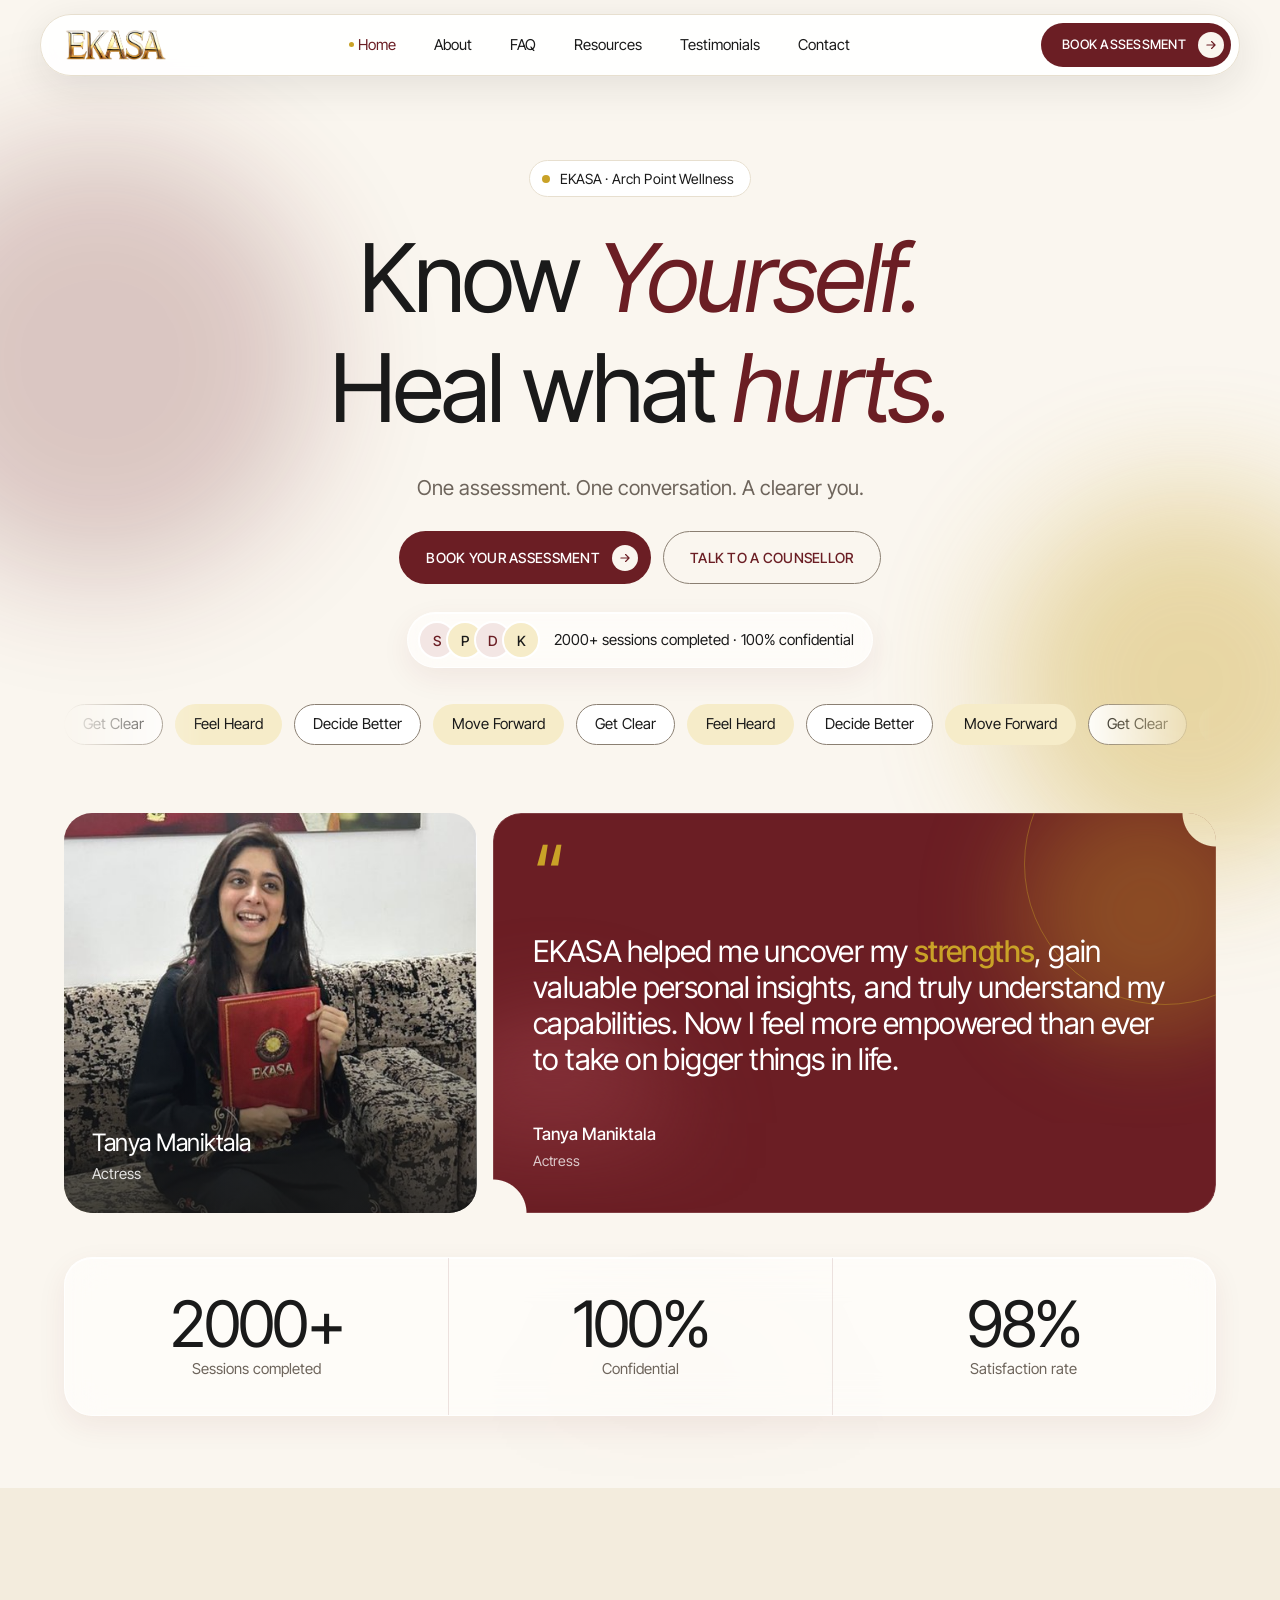
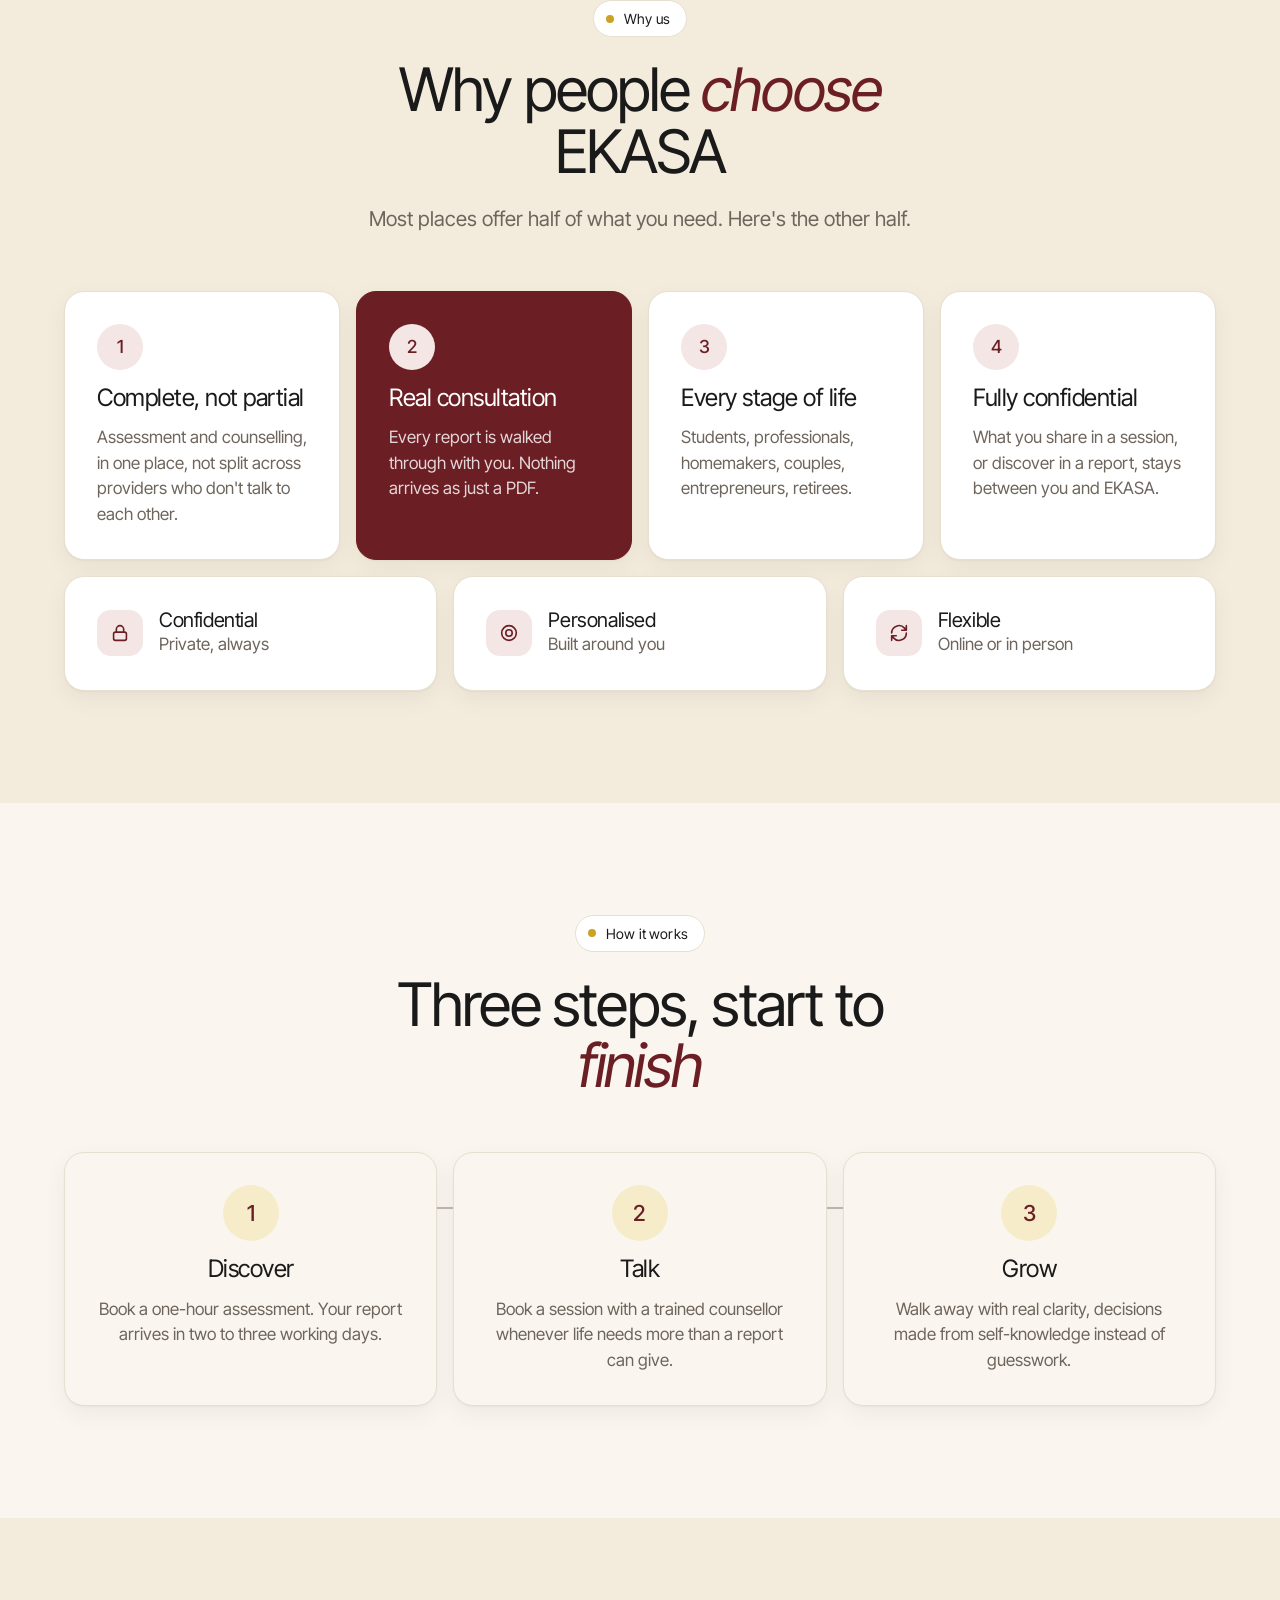
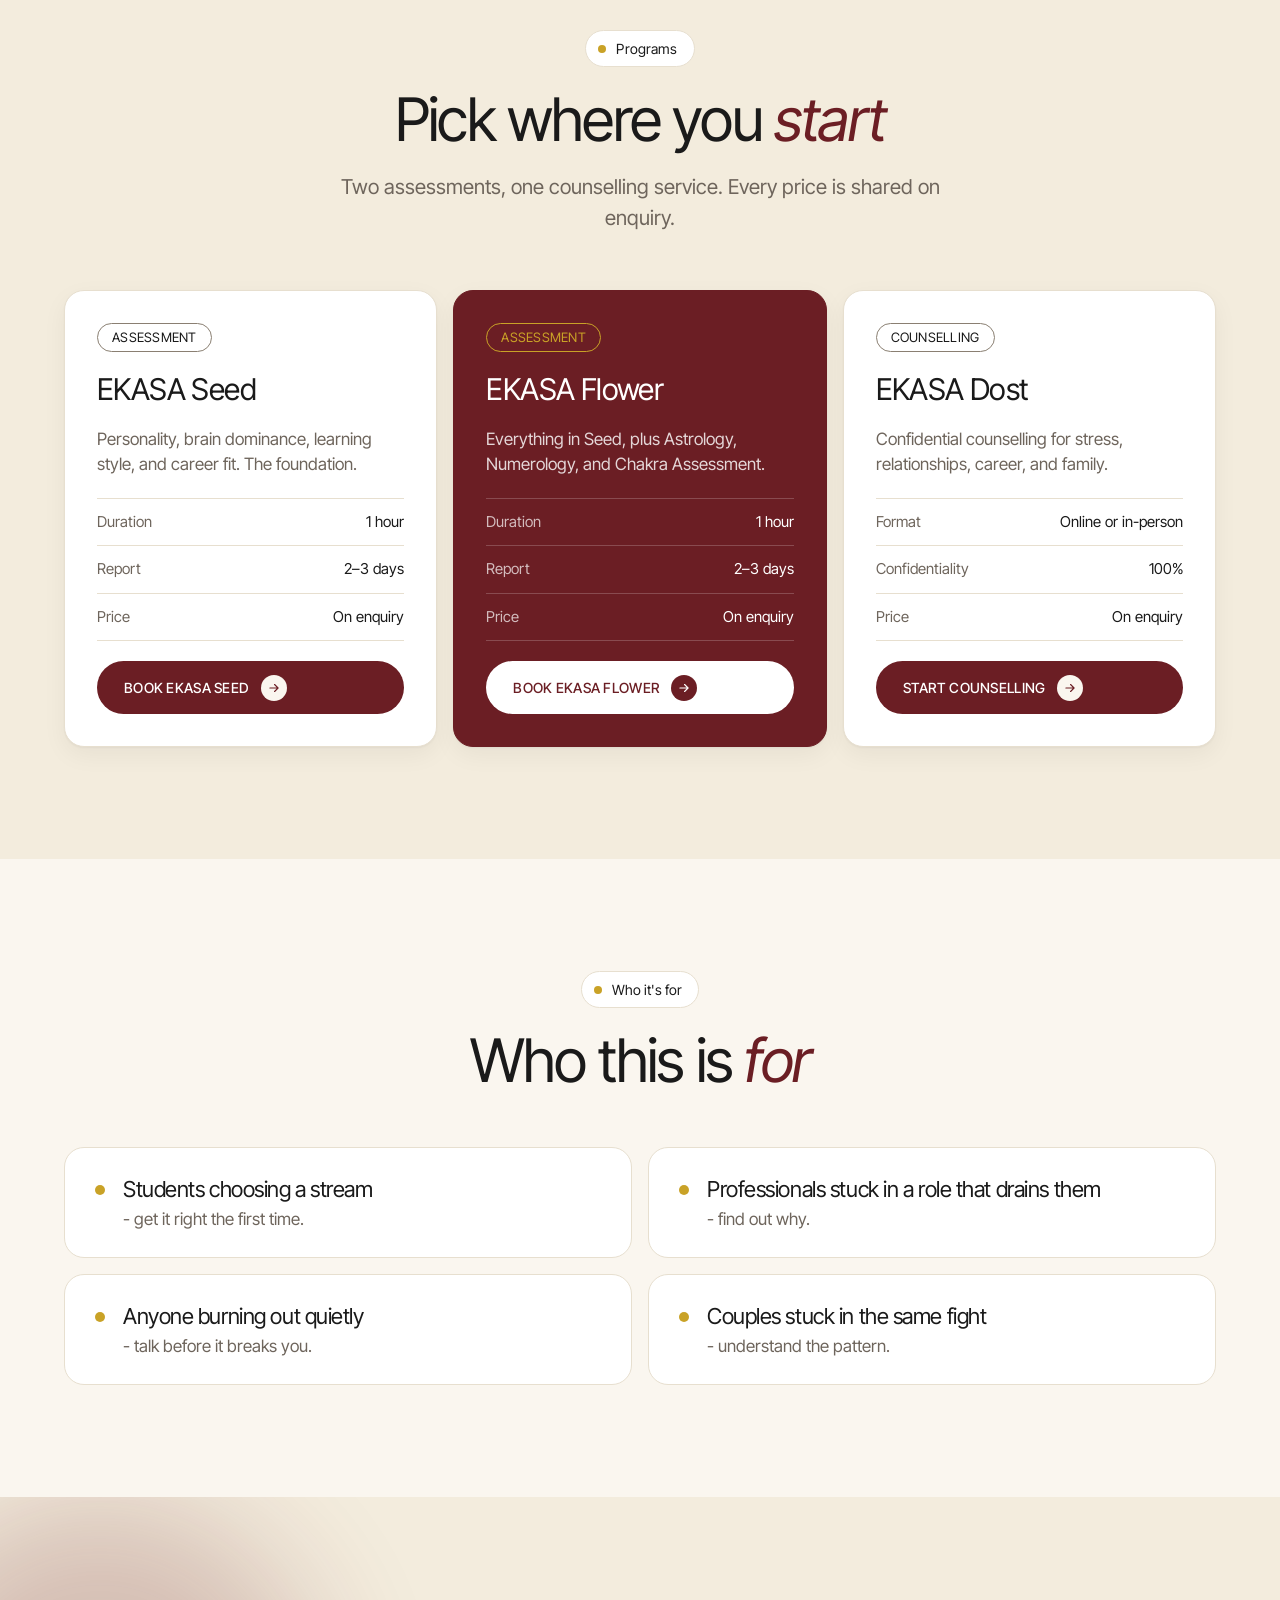
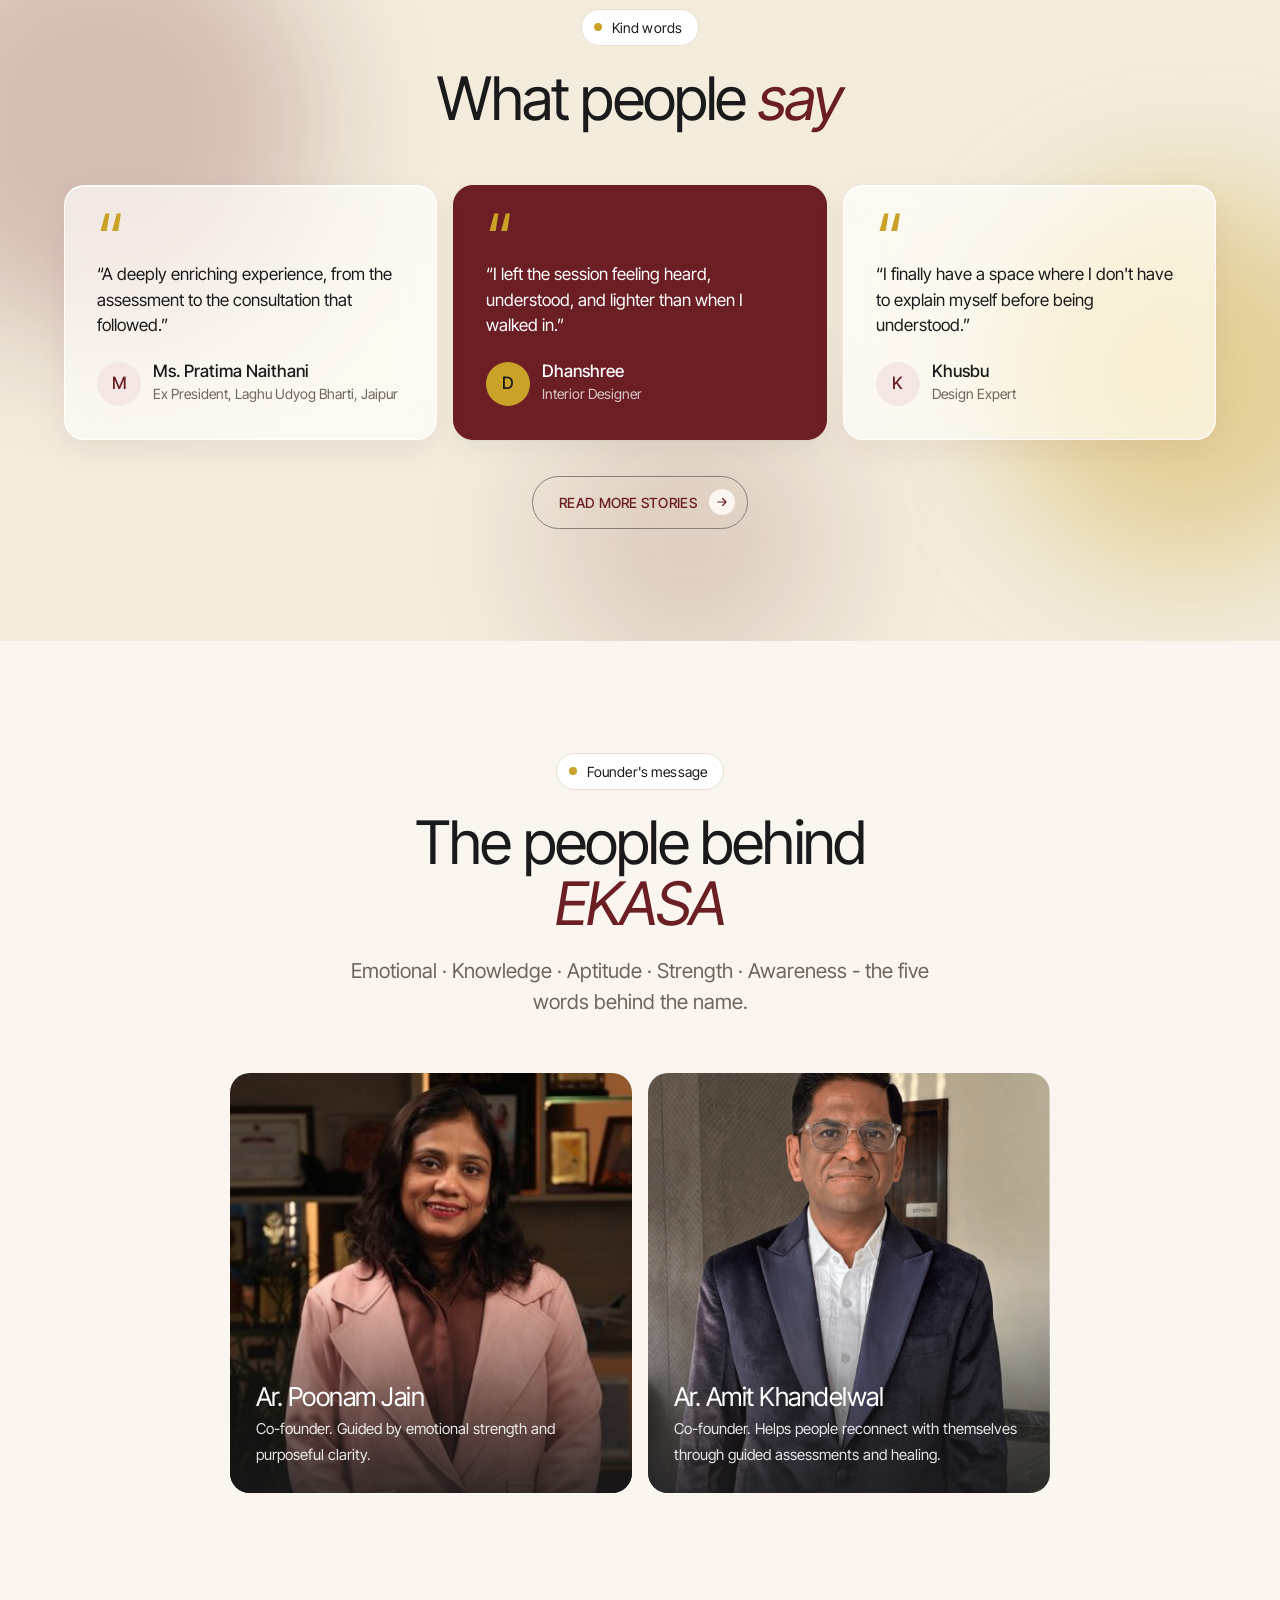
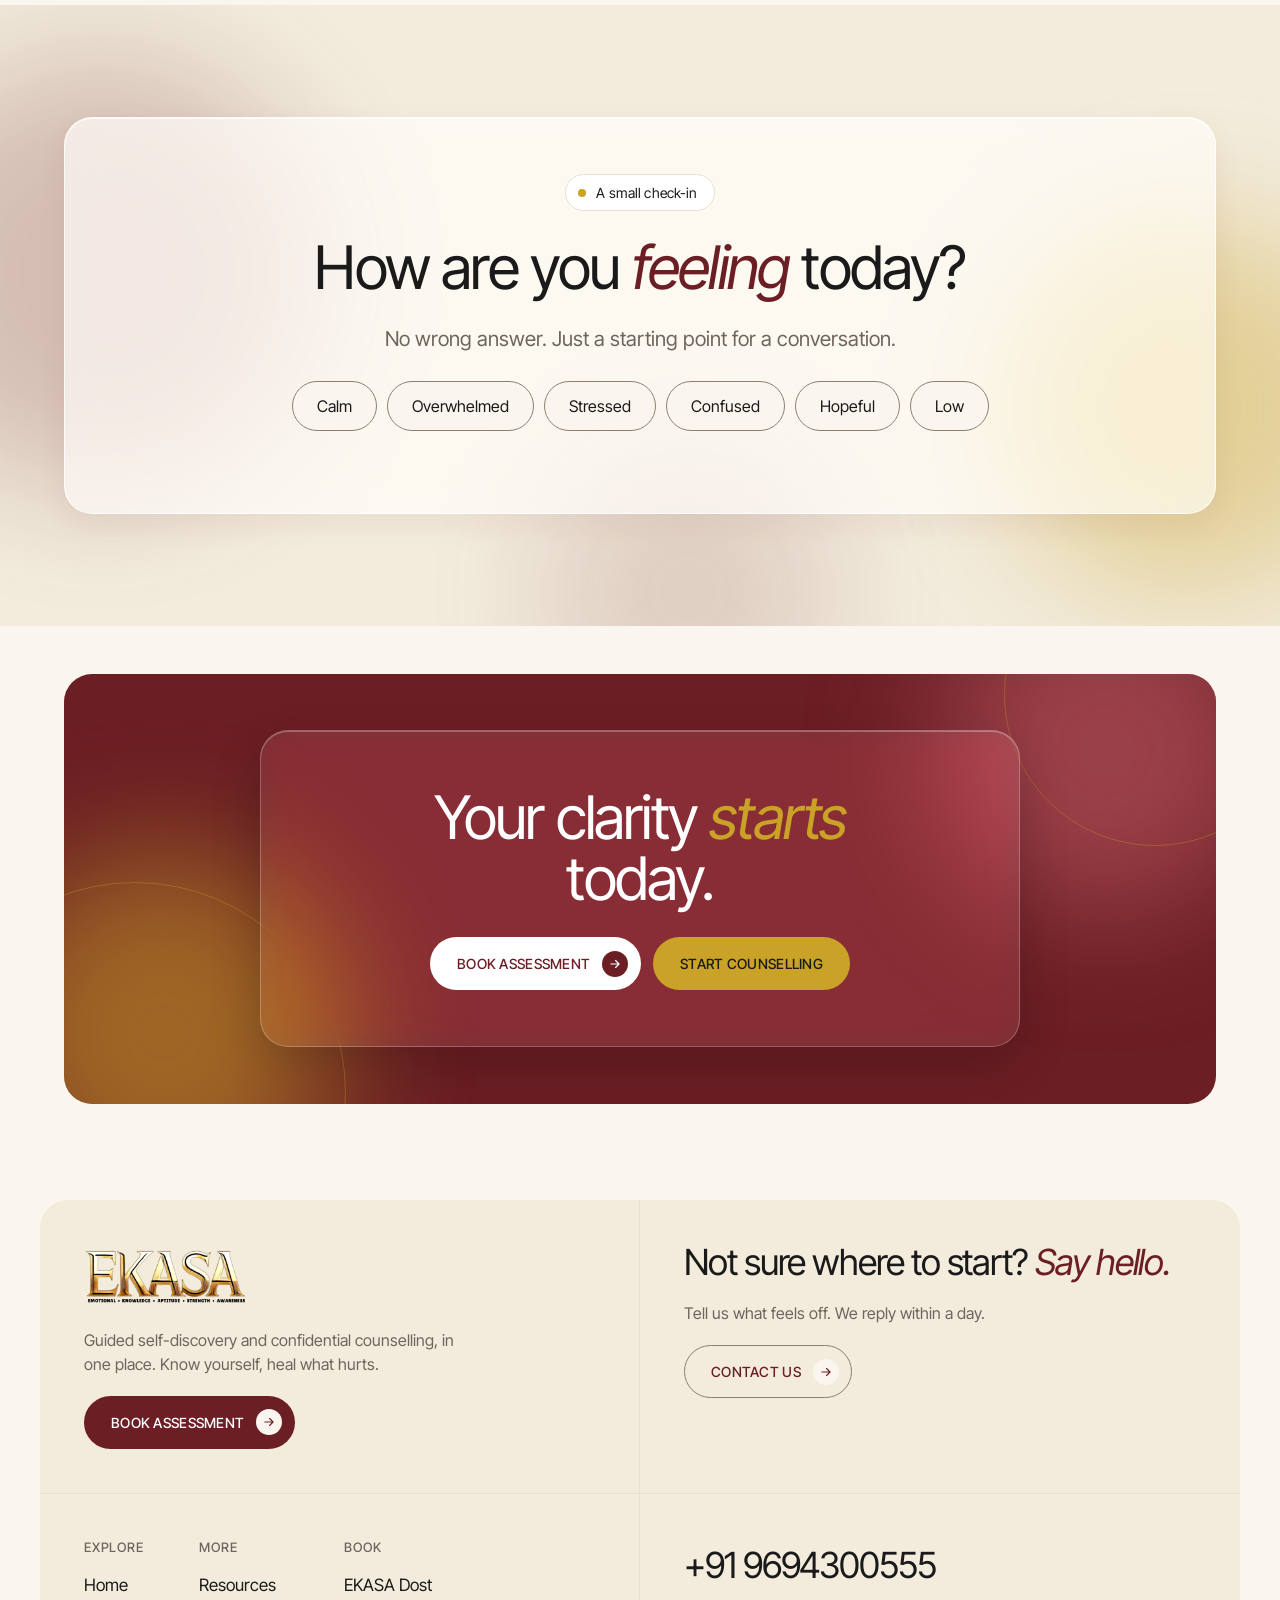
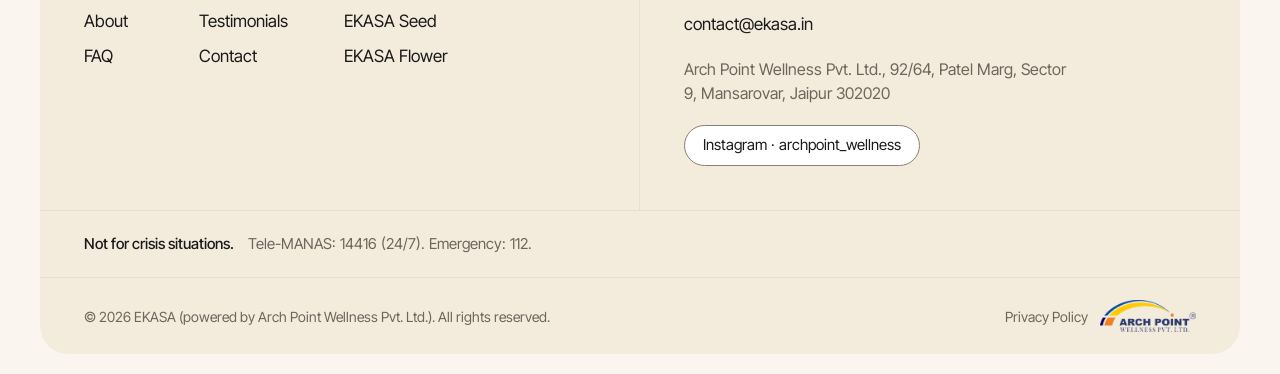
==== commit dab56521: "Update founder content and footer order" ====
--- a/index.html
+++ b/index.html
@@ -3,8 +3,20 @@
 <head>
 <meta charset="utf-8">
 <meta name="viewport" content="width=device-width,initial-scale=1">
-<title>EKASA | Know Yourself. Heal What Hurts.</title>
-<meta name="description" content="Self-discovery assessments and confidential counselling in Jaipur, by EKASA (powered by Arch Point Wellness Pvt. Ltd.).">
+<title>EKASA Jaipur | Self-Discovery Assessments & Counselling</title>
+<meta name="description" content="Self-discovery assessments, confidential counselling, and practical clarity in Jaipur by EKASA (Arch Point Wellness Pvt. Ltd.).">
+<meta name="robots" content="index,follow">
+<link rel="canonical" href="index.html">
+<meta property="og:site_name" content="EKASA">
+<meta property="og:type" content="website">
+<meta property="og:title" content="EKASA Jaipur | Self-Discovery Assessments & Counselling">
+<meta property="og:description" content="Self-discovery assessments, confidential counselling, and practical clarity in Jaipur by EKASA (Arch Point Wellness Pvt. Ltd.).">
+<meta property="og:url" content="index.html">
+<meta property="og:image" content="img/ekasa-wordmark.png">
+<meta name="twitter:card" content="summary_large_image">
+<meta name="twitter:title" content="EKASA Jaipur | Self-Discovery Assessments & Counselling">
+<meta name="twitter:description" content="Self-discovery assessments, confidential counselling, and practical clarity in Jaipur by EKASA (Arch Point Wellness Pvt. Ltd.).">
+<meta name="twitter:image" content="img/ekasa-wordmark.png">
 <meta name="theme-color" content="#FAF6EF">
 <link rel="icon" href="img/ekasa-wordmark.png">
 <link rel="preload" href="fonts/InterTight-Variable.woff2" as="font" type="font/woff2" crossorigin>
@@ -66,10 +78,10 @@
 <section><div class="wrap">
 <div class="head rv"><span class="eyebrow">Who it's for</span><h2>Who this is <em>for</em></h2></div>
 <ul class="who-list stag">
-<li><div>Students choosing a stream<span>&mdash; get it right the first time.</span></div></li>
-<li><div>Professionals stuck in a role that drains them<span>&mdash; find out why.</span></div></li>
-<li><div>Anyone burning out quietly<span>&mdash; talk before it breaks you.</span></div></li>
-<li><div>Couples stuck in the same fight<span>&mdash; understand the pattern.</span></div></li>
+<li><div>Students choosing a stream<span>- get it right the first time.</span></div></li>
+<li><div>Professionals stuck in a role that drains them<span>- find out why.</span></div></li>
+<li><div>Anyone burning out quietly<span>- talk before it breaks you.</span></div></li>
+<li><div>Couples stuck in the same fight<span>- understand the pattern.</span></div></li>
 </ul></div></section>
 
 <section class="alt glassy"><div class="blobs" aria-hidden="true"><i class="blob b1" data-speed=".07"></i><i class="blob b2" data-speed="-.05"></i><i class="blob b3" data-speed=".09"></i></div><div class="wrap">
@@ -83,10 +95,10 @@
 </div></section>
 
 <section><div class="wrap">
-<div class="head rv"><span class="eyebrow">The team</span><h2>The founders behind <em>EKASA</em></h2><p class="lead">Emotional &middot; Knowledge &middot; Aptitude &middot; Strength &middot; Awareness &mdash; the five words behind the name.</p></div>
+<div class="head rv"><span class="eyebrow">Founder's message</span><h2>The people behind <em>EKASA</em></h2><p class="lead">Emotional &middot; Knowledge &middot; Aptitude &middot; Strength &middot; Awareness - the five words behind the name.</p></div>
 <div class="grid g2 stag" style="max-width:820px;margin:0 auto">
-<div class="person"><img src="img/founder-poonam.jpg" alt="Ar. Poonam Jain"><div class="cap"><b>Ar. Poonam Jain</b><span>Founder. Certified Heartfulness Trainer.</span></div></div>
-<div class="person"><span class="init">AK</span><div class="cap"><b>Ar. Amit Khandelwal</b><span>Founder. Built the system behind EKASA.</span></div></div>
+<div class="person"><img src="img/founder-poonam.jpg" alt="Ar. Poonam Jain"><div class="cap"><b>Ar. Poonam Jain</b><span>Co-founder. Guided by emotional strength and purposeful clarity.</span></div></div>
+<div class="person"><img src="img/founder-amit.png" alt="Ar. Amit Khandelwal"><div class="cap"><b>Ar. Amit Khandelwal</b><span>Co-founder. Helps people reconnect with themselves through guided assessments and healing.</span></div></div>
 </div></div></section>
 
 <section class="alt glassy"><div class="blobs" aria-hidden="true"><i class="blob b1" data-speed=".07"></i><i class="blob b2" data-speed="-.05"></i><i class="blob b3" data-speed=".09"></i></div><div class="wrap"><div class="mood glass tilt rv zoom">
@@ -102,7 +114,7 @@
 <div class="fgrid">
 <div class="fcell"><img class="flogo" src="img/ekasa-logo.png" alt="EKASA"><p>Guided self-discovery and confidential counselling, in one place. Know yourself, heal what hurts.</p><a class="btn btn-primary" href="https://discover.ekasa.life/fp">Book assessment<i class="ar"><svg viewBox="0 0 24 24" fill="none" stroke="currentColor" stroke-width="2" stroke-linecap="round" stroke-linejoin="round"><path d="M5 12h14M13 6l6 6-6 6"/></svg></i></a></div>
 <div class="fcell"><h4>Not sure where to start? <em>Say hello.</em></h4><p>Tell us what feels off. We reply within a day.</p><a class="btn btn-ghost" href="contact.html">Contact us<i class="ar"><svg viewBox="0 0 24 24" fill="none" stroke="currentColor" stroke-width="2" stroke-linecap="round" stroke-linejoin="round"><path d="M5 12h14M13 6l6 6-6 6"/></svg></i></a></div>
-<div class="fcell"><div class="flinks"><ul><li><b>Explore</b></li><li><a href="index.html">Home</a></li><li><a href="about.html">About</a></li><li><a href="faq.html">FAQ</a></li></ul><ul><li><b>More</b></li><li><a href="resources.html">Resources</a></li><li><a href="testimonials.html">Testimonials</a></li><li><a href="contact.html">Contact</a></li></ul><ul><li><b>Book</b></li><li><a href="https://discover.ekasa.life/fp">EKASA Seed &amp; Flower</a></li><li><a href="https://discover.ekasa.life/dost">EKASA Dost</a></li></ul></div></div>
+<div class="fcell"><div class="flinks"><ul><li><b>Explore</b></li><li><a href="index.html">Home</a></li><li><a href="about.html">About</a></li><li><a href="faq.html">FAQ</a></li></ul><ul><li><b>More</b></li><li><a href="resources.html">Resources</a></li><li><a href="testimonials.html">Testimonials</a></li><li><a href="contact.html">Contact</a></li></ul><ul><li><b>Book</b></li><li><a href="https://discover.ekasa.life/dost">EKASA Dost</a></li><li><a href="https://discover.ekasa.life/fp">EKASA Seed</a></li><li><a href="https://discover.ekasa.life/fp">EKASA Flower</a></li></ul></div></div>
 <div class="fcell"><a class="ph" href="tel:+919694300555">+91 9694300555</a><a href="mailto:contact@ekasa.in">contact@ekasa.in</a><p>Arch Point Wellness Pvt. Ltd., 92/64, Patel Marg, Sector 9, Mansarovar, Jaipur 302020</p><a class="chip" href="https://instagram.com/archpoint_wellness">Instagram &middot; archpoint_wellness</a></div>
 <div class="fcell emerg"><b>Not for crisis situations.</b> Tele-MANAS: 14416 (24/7). Emergency: 112.</div>
 </div>
--- a/css/style.css
+++ b/css/style.css
@@ -1,4 +1,4 @@
-/* EKASA website — built on the EKASA design system (maroon / gold / cream, Inter Tight). Light only. */
+/* EKASA website - built on the EKASA design system (maroon / gold / cream, Inter Tight). Light only. */
 @font-face{font-family:"Inter Tight";src:url("../fonts/InterTight-Variable.woff2") format("woff2");font-weight:100 900;font-style:normal;font-display:swap}
 @font-face{font-family:"Inter Tight";src:url("../fonts/InterTight-Italic-Variable.woff2") format("woff2");font-weight:100 900;font-style:italic;font-display:swap}
 
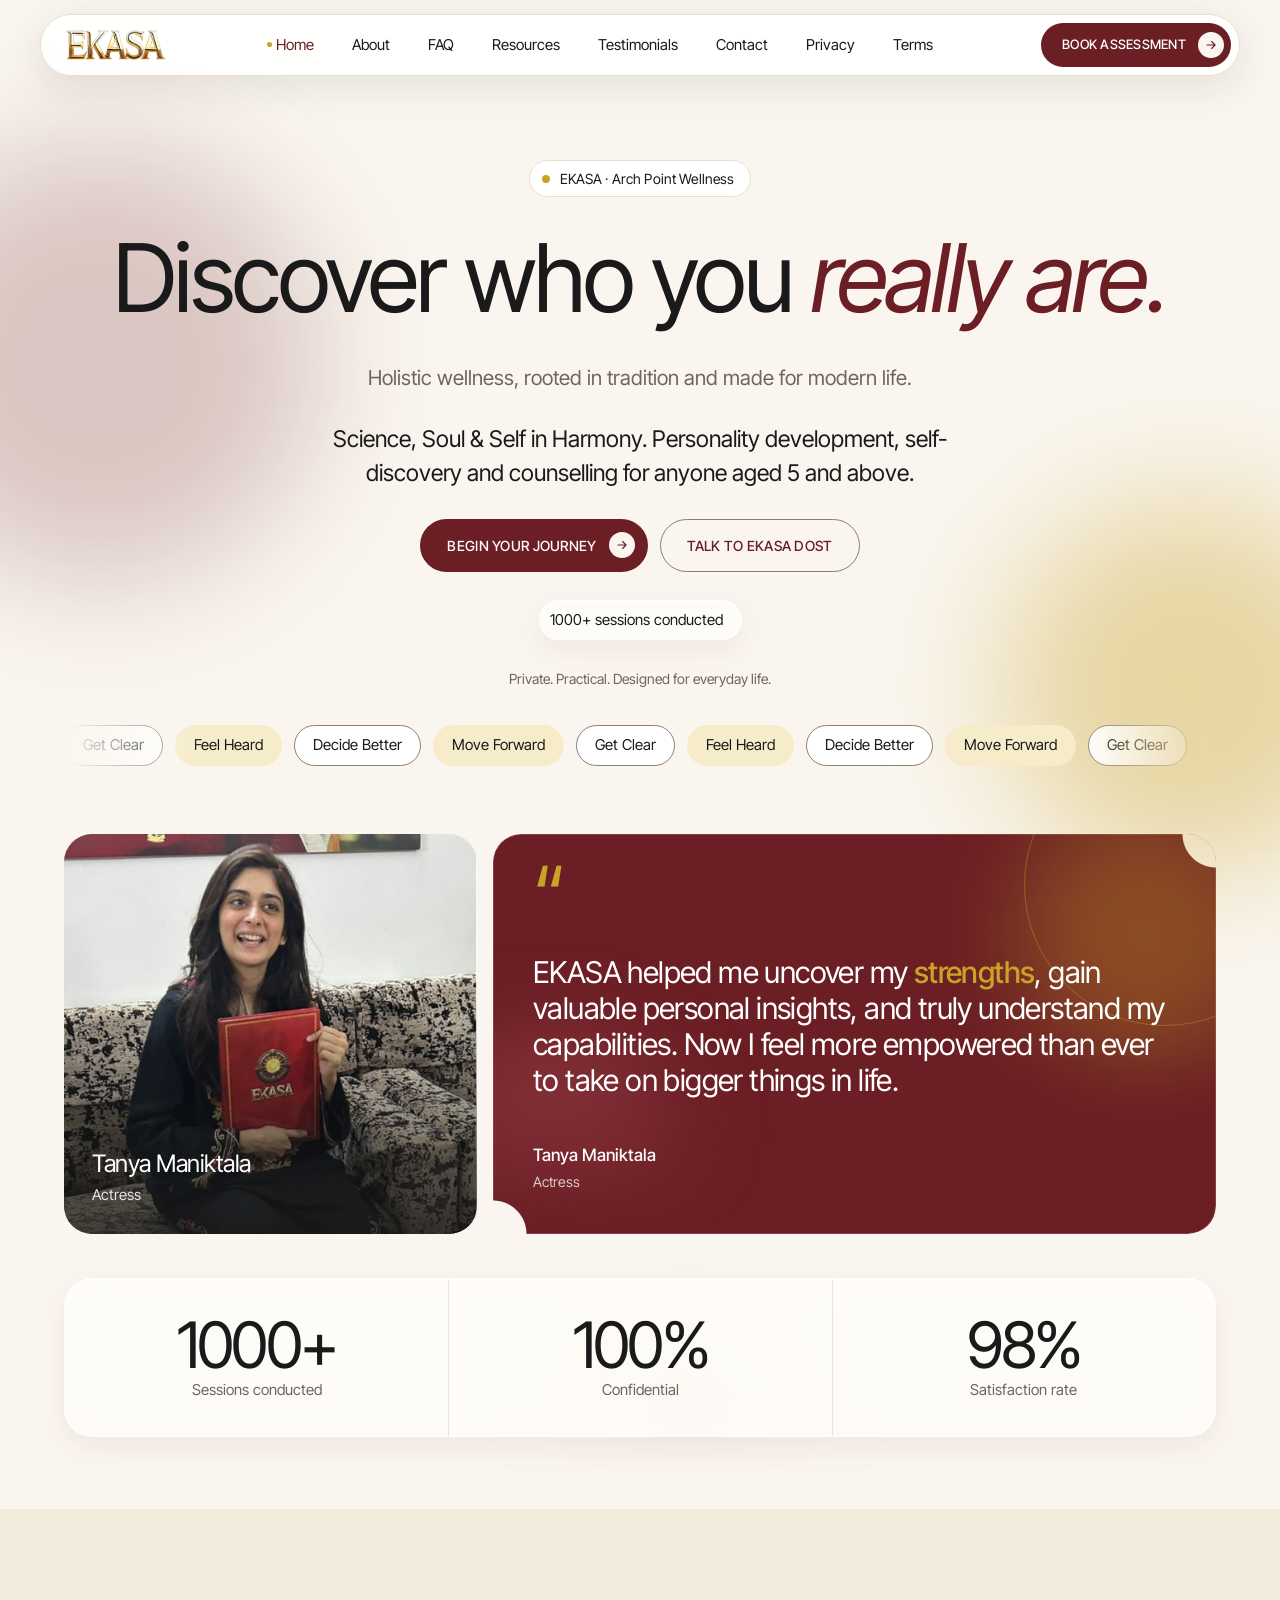
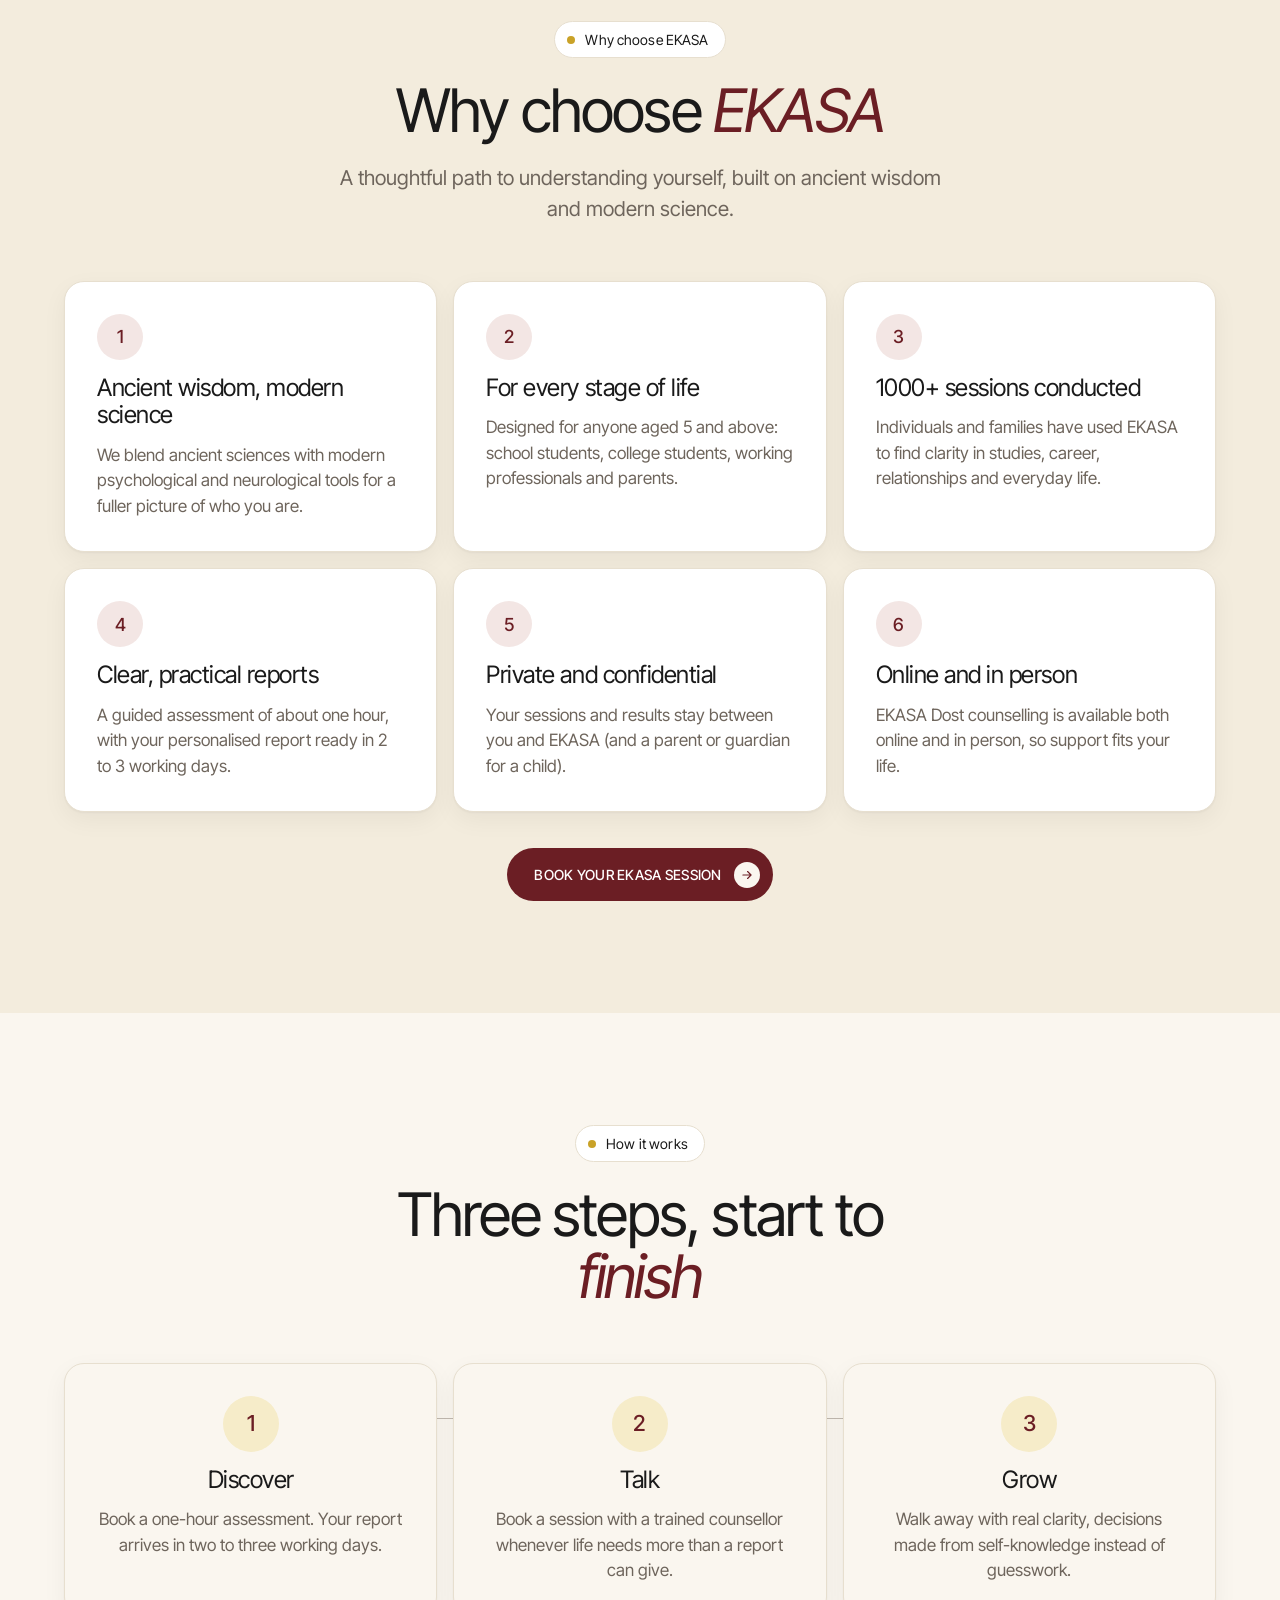
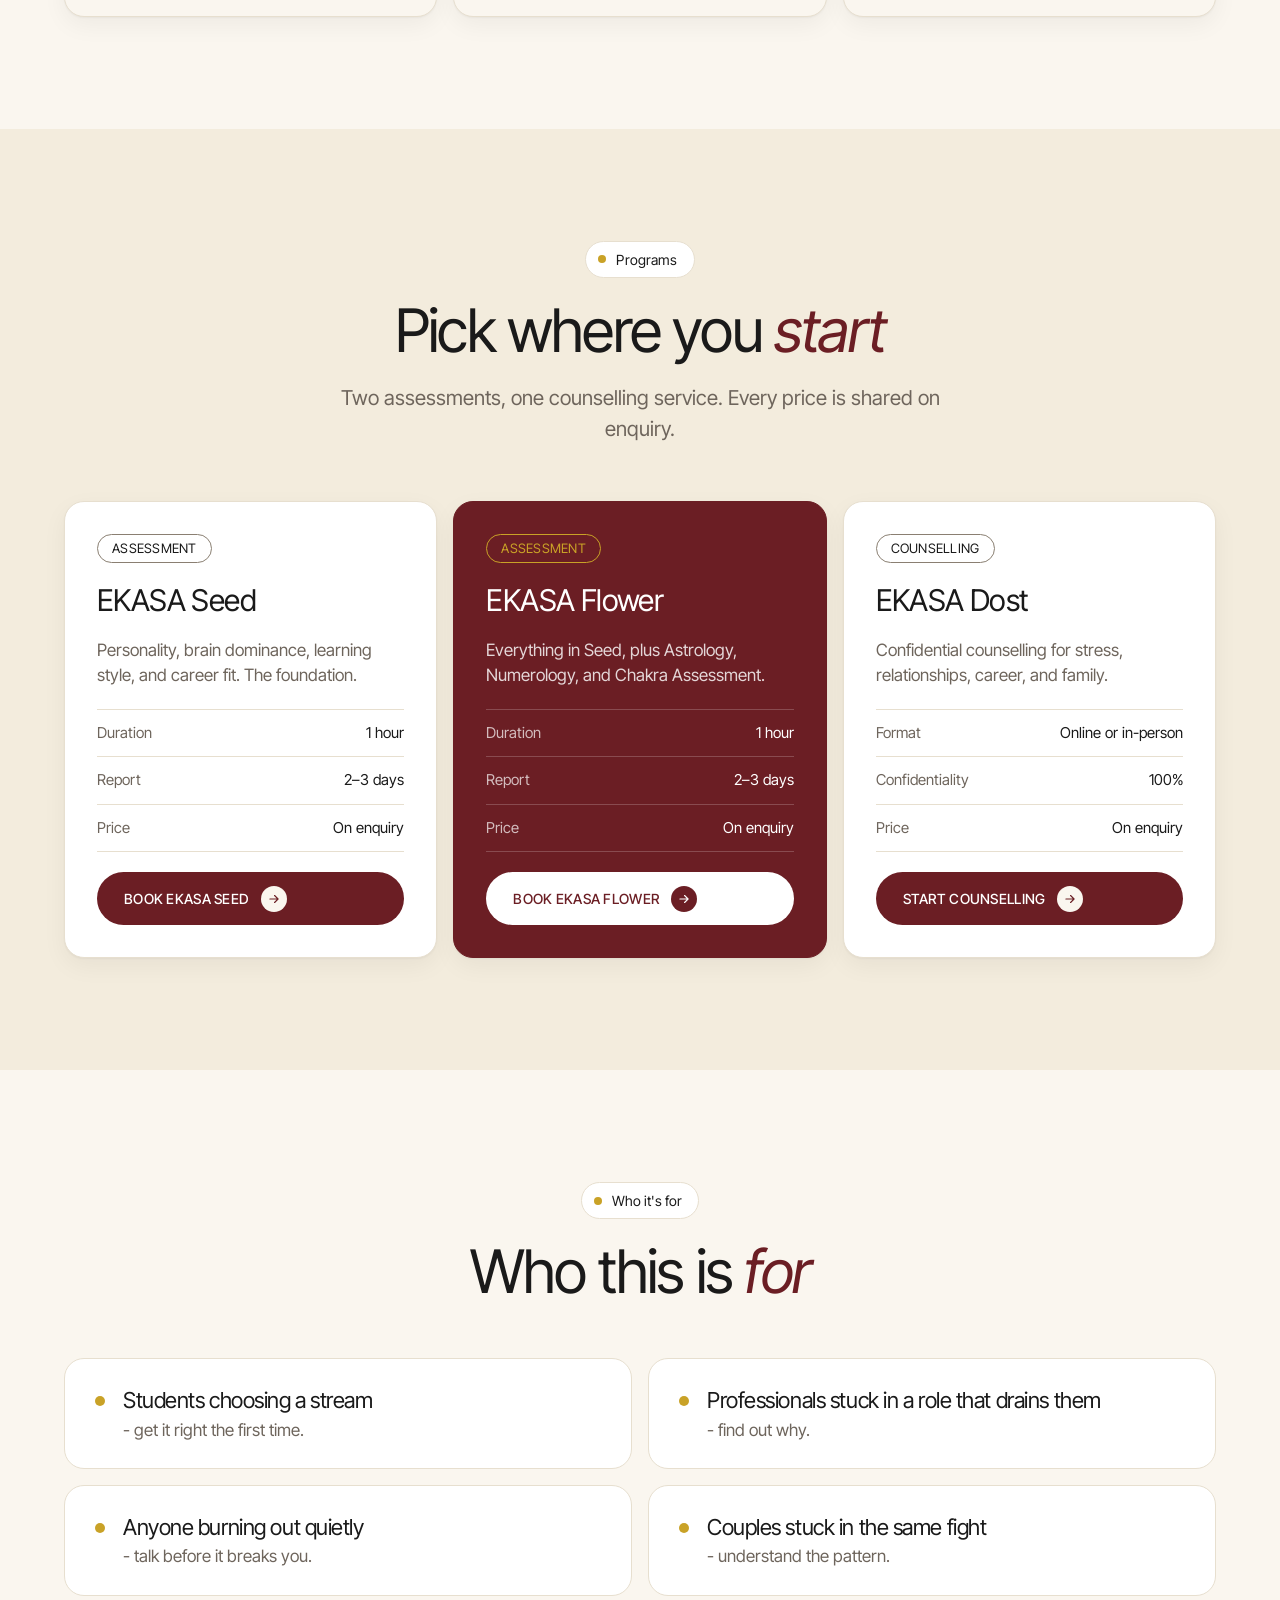
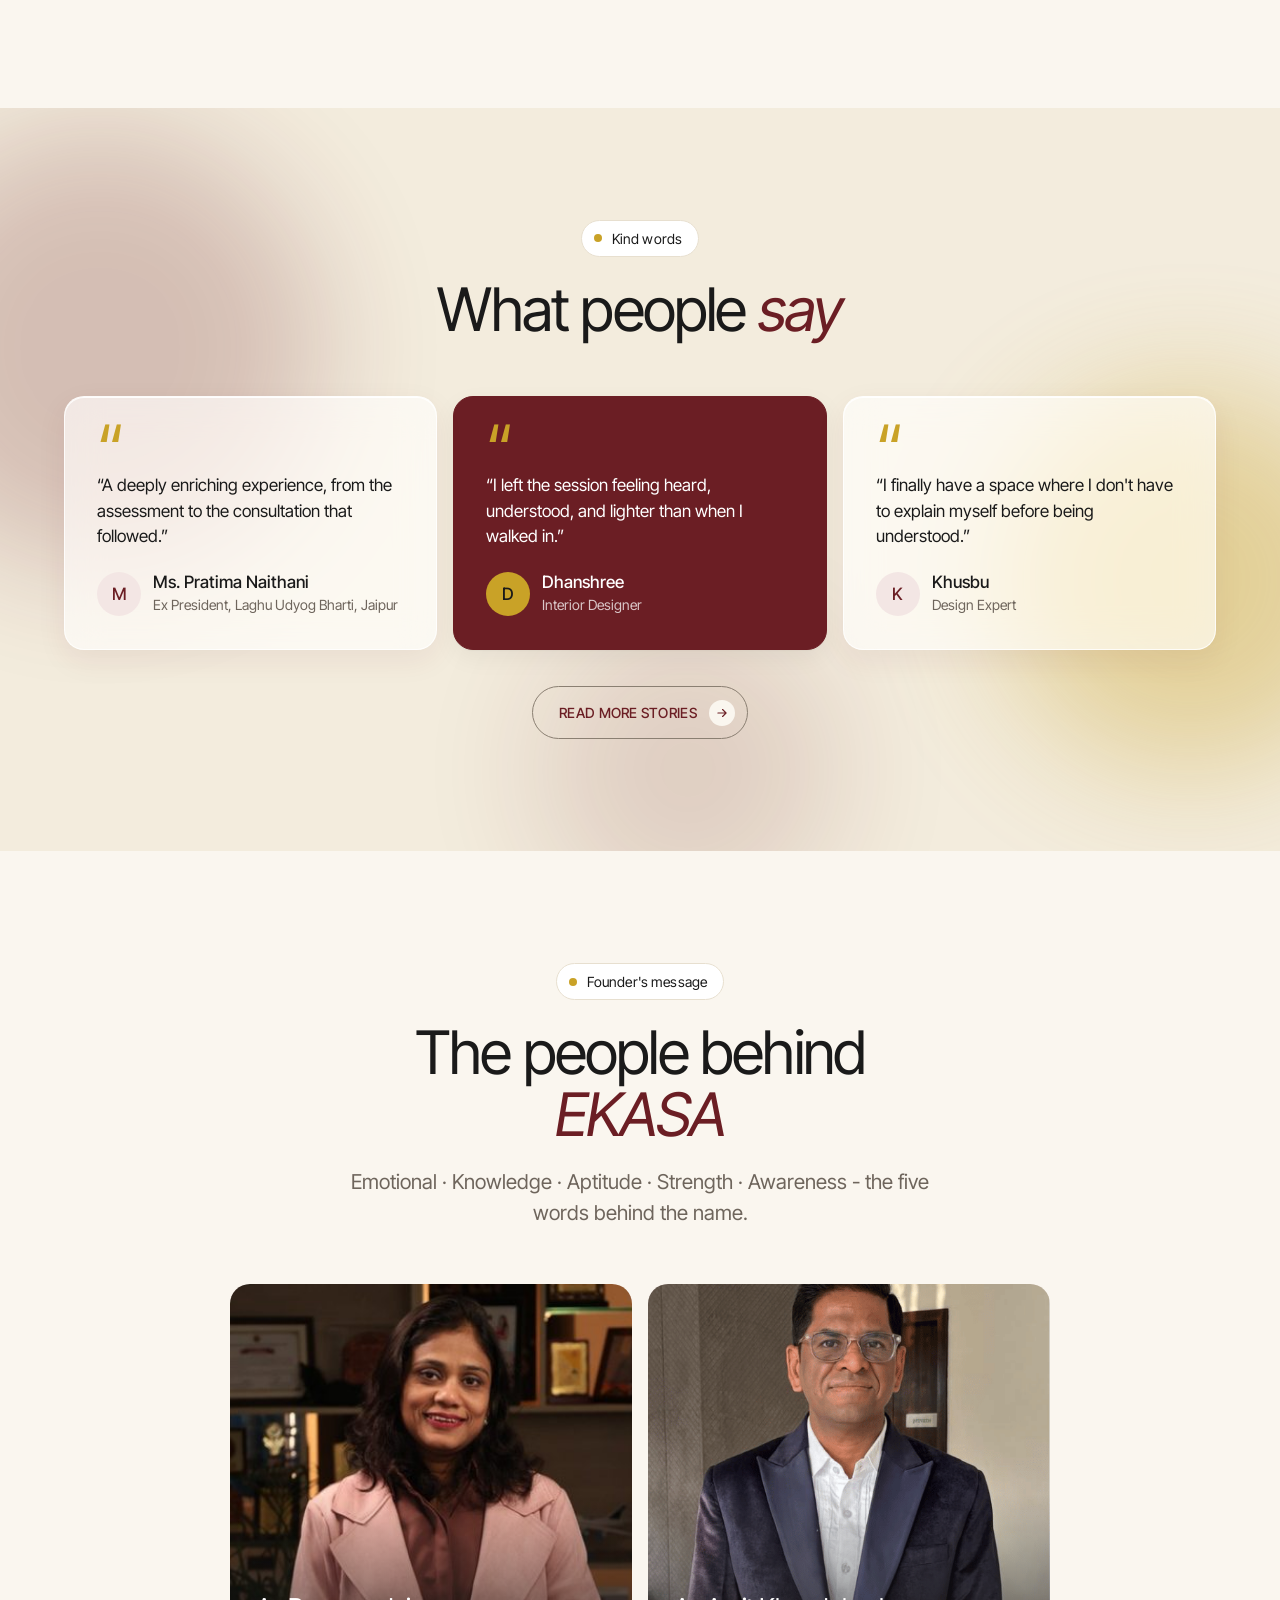
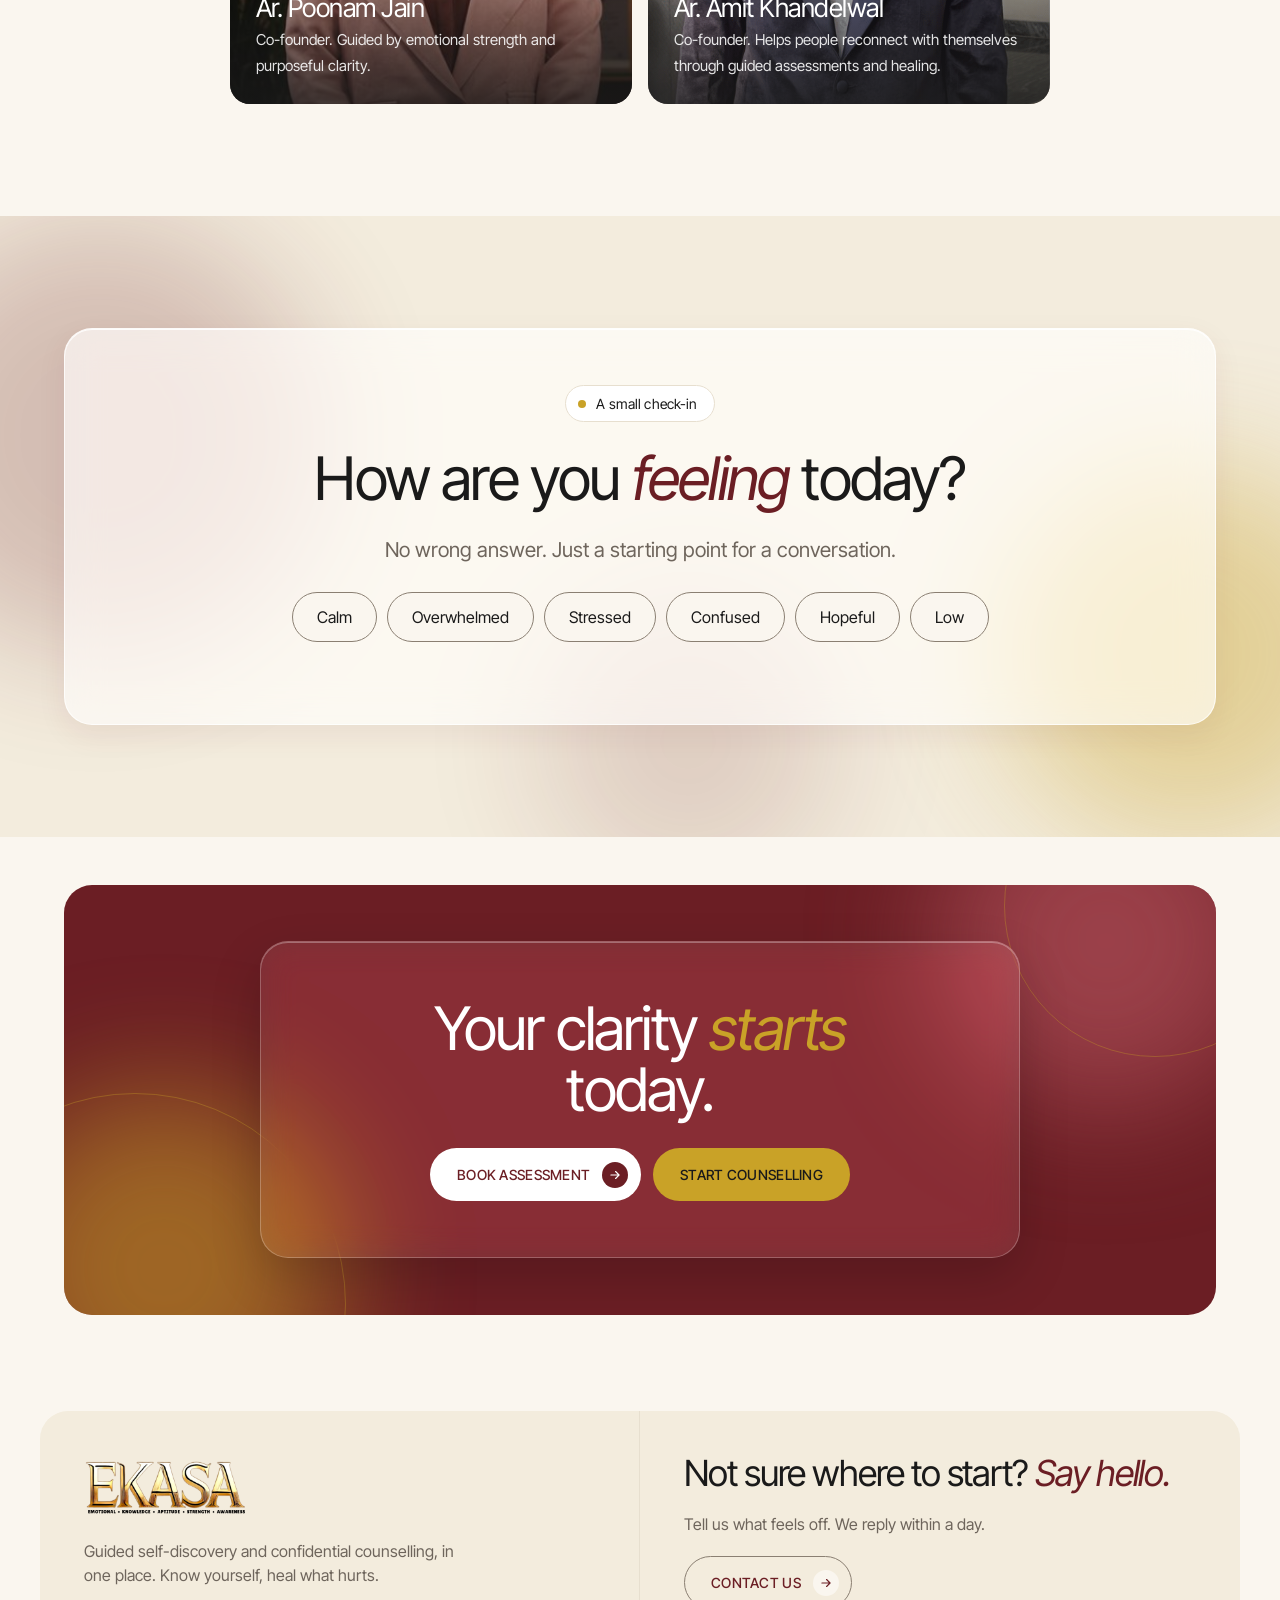
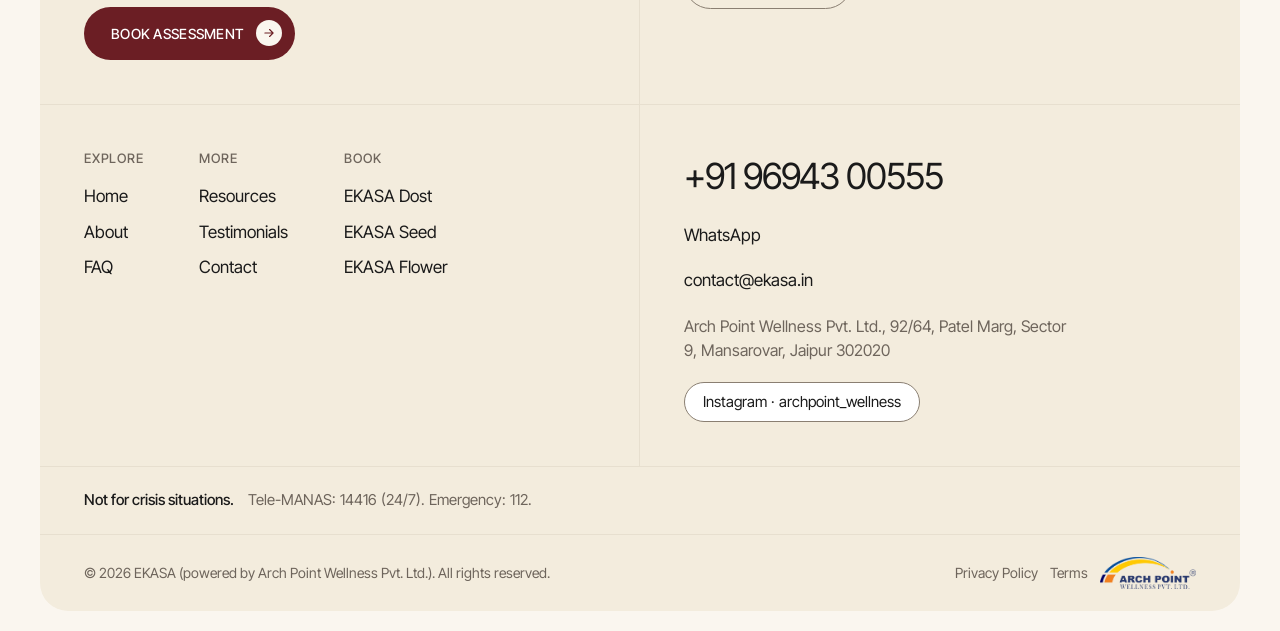
==== commit 0ef8c31b: "Update EKASA website content and SEO Co-authored-by: Copilot <223556219+Copilot@users.noreply.github" ====
--- a/index.html
+++ b/index.html
@@ -6,12 +6,12 @@
 <title>EKASA Jaipur | Self-Discovery Assessments & Counselling</title>
 <meta name="description" content="Self-discovery assessments, confidential counselling, and practical clarity in Jaipur by EKASA (Arch Point Wellness Pvt. Ltd.).">
 <meta name="robots" content="index,follow">
-<link rel="canonical" href="index.html">
+<link rel="canonical" href="https://www.ekasa.life/">
 <meta property="og:site_name" content="EKASA">
 <meta property="og:type" content="website">
-<meta property="og:title" content="EKASA Jaipur | Self-Discovery Assessments & Counselling">
-<meta property="og:description" content="Self-discovery assessments, confidential counselling, and practical clarity in Jaipur by EKASA (Arch Point Wellness Pvt. Ltd.).">
-<meta property="og:url" content="index.html">
+<meta property="og:title" content="EKASA | Personality Development & Self-Discovery">
+<meta property="og:description" content="Holistic wellness, rooted in tradition and made for modern life. Personality assessments, counselling and workshops.">
+<meta property="og:url" content="https://www.ekasa.life/">
 <meta property="og:image" content="img/ekasa-wordmark.png">
 <meta name="twitter:card" content="summary_large_image">
 <meta name="twitter:title" content="EKASA Jaipur | Self-Discovery Assessments & Counselling">
@@ -26,38 +26,39 @@
 <a class="skip" href="#main">Skip to content</a>
 <header class="nav" id="top"><div class="nav-in">
 <a class="logo" href="index.html" aria-label="EKASA home"><img src="img/ekasa-wordmark.png" alt="EKASA" width="103" height="30"></a>
-<nav aria-label="Primary"><ul><li><a href="index.html" aria-current=page>Home</a></li><li><a href="about.html">About</a></li><li><a href="faq.html">FAQ</a></li><li><a href="resources.html">Resources</a></li><li><a href="testimonials.html">Testimonials</a></li><li><a href="contact.html">Contact</a></li></ul></nav>
+<nav aria-label="Primary"><ul><li><a href="index.html" aria-current=page>Home</a></li><li><a href="about.html">About</a></li><li><a href="faq.html">FAQ</a></li><li><a href="resources.html">Resources</a></li><li><a href="testimonials.html">Testimonials</a></li><li><a href="contact.html">Contact</a></li><li><a href="privacy.html">Privacy</a></li><li><a href="terms.html">Terms</a></li></ul></nav>
 <div class="nav-cta"><a class="btn btn-primary btn-sm" href="https://discover.ekasa.life/fp">Book assessment<i class="ar"><svg viewBox="0 0 24 24" fill="none" stroke="currentColor" stroke-width="2" stroke-linecap="round" stroke-linejoin="round"><path d="M5 12h14M13 6l6 6-6 6"/></svg></i></a><button class="menu-btn" aria-label="Menu" aria-expanded="false"><span></span></button></div>
 </div></header>
 <main id="main">
 
 <section class="hero glassy"><div class="blobs" aria-hidden="true"><i class="blob b1" data-speed=".07"></i><i class="blob b2" data-speed="-.05"></i><i class="blob b3" data-speed=".09"></i></div><div class="wrap">
 <span class="eyebrow fade-up d1">EKASA &middot; Arch Point Wellness</span>
-<h1><span class="ln"><span>Know <em>Yourself.</em></span></span><span class="ln"><span>Heal what <em>hurts.</em></span></span></h1>
-<p class="lead fade-up d3">One assessment. One conversation. A clearer you.</p>
-<div class="hero-actions fade-up d4"><a class="btn btn-primary" href="https://discover.ekasa.life/fp">Book your assessment<i class="ar"><svg viewBox="0 0 24 24" fill="none" stroke="currentColor" stroke-width="2" stroke-linecap="round" stroke-linejoin="round"><path d="M5 12h14M13 6l6 6-6 6"/></svg></i></a><a class="btn btn-ghost" href="https://discover.ekasa.life/dost">Talk to a counsellor</a></div>
-<div class="proof glass fade-up d5"><div class="avatars"><span>S</span><span>P</span><span>D</span><span>K</span></div><span>2000+ sessions completed &middot; 100% confidential</span></div>
+<h1><span class="ln"><span>Discover who you <em>really are.</em></span></span></h1>
+<p class="lead fade-up d3">Holistic wellness, rooted in tradition and made for modern life.</p>
+<p class="hero-support fade-up d3">Science, Soul &amp; Self in Harmony. Personality development, self-discovery and counselling for anyone aged 5 and above.</p>
+<div class="hero-actions fade-up d4"><a class="btn btn-primary" href="https://discover.ekasa.life/fp">Begin Your Journey<i class="ar"><svg viewBox="0 0 24 24" fill="none" stroke="currentColor" stroke-width="2" stroke-linecap="round" stroke-linejoin="round"><path d="M5 12h14M13 6l6 6-6 6"/></svg></i></a><a class="btn btn-ghost" href="https://discover.ekasa.life/dost">Talk to EKASA Dost</a></div>
+<div class="proof glass fade-up d5"><span>1000+ sessions conducted</span></div>
+<p class="trust-line fade-up d5">Private. Practical. Designed for everyday life.</p>
 <div class="marq fade-up d6" aria-hidden="true"><div class="marq-track"><span class="chip">Get Clear</span><span class="chip gold">Feel Heard</span><span class="chip">Decide Better</span><span class="chip gold">Move Forward</span><span class="chip">Get Clear</span><span class="chip gold">Feel Heard</span><span class="chip">Decide Better</span><span class="chip gold">Move Forward</span><span class="chip">Get Clear</span><span class="chip gold">Feel Heard</span><span class="chip">Decide Better</span><span class="chip gold">Move Forward</span><span class="chip">Get Clear</span><span class="chip gold">Feel Heard</span><span class="chip">Decide Better</span><span class="chip gold">Move Forward</span></div></div>
 <div class="tiles rv zoom">
 <div class="tile photo"><img src="img/tanya.jpg" alt="Tanya Maniktala"><div class="cap"><b>Tanya Maniktala</b><small>Actress</small></div></div>
 <div class="tile quote notch tilt"><div class="blobs" aria-hidden="true"><i class="blob b1" data-speed=".05"></i><i class="blob b2" data-speed="-.04"></i></div><span class="qm">&ldquo;</span><p>EKASA helped me uncover my <b class="hl">strengths</b>, gain valuable personal insights, and truly understand my capabilities. Now I feel more empowered than ever to take on bigger things in life.</p><div class="who"><b>Tanya Maniktala</b><small>Actress</small></div></div>
 </div>
-<div class="stats glass rv"><div class="stat"><b data-to="2000" data-suf="+">2000+</b><span>Sessions completed</span></div><div class="stat"><b data-to="100" data-suf="%">100%</b><span>Confidential</span></div><div class="stat"><b data-to="98" data-suf="%">98%</b><span>Satisfaction rate</span></div></div>
+<div class="stats glass rv"><div class="stat"><b data-to="1000" data-suf="+">1000+</b><span>Sessions conducted</span></div><div class="stat"><b data-to="100" data-suf="%">100%</b><span>Confidential</span></div><div class="stat"><b data-to="98" data-suf="%">98%</b><span>Satisfaction rate</span></div></div>
 </div></section>
 
 <section class="alt"><div class="wrap">
-<div class="head rv"><span class="eyebrow">Why us</span><h2>Why people <em>choose</em> EKASA</h2><p class="lead">Most places offer half of what you need. Here's the other half.</p></div>
-<div class="grid g4 stag">
-<div class="card"><span class="num">1</span><h3>Complete, not partial</h3><p>Assessment and counselling, in one place, not split across providers who don't talk to each other.</p></div>
-<div class="card accent"><span class="num">2</span><h3>Real consultation</h3><p>Every report is walked through with you. Nothing arrives as just a PDF.</p></div>
-<div class="card"><span class="num">3</span><h3>Every stage of life</h3><p>Students, professionals, homemakers, couples, entrepreneurs, retirees.</p></div>
-<div class="card"><span class="num">4</span><h3>Fully confidential</h3><p>What you share in a session, or discover in a report, stays between you and EKASA.</p></div>
+<div class="head rv"><span class="eyebrow">Why choose EKASA</span><h2>Why choose <em>EKASA</em></h2><p class="lead">A thoughtful path to understanding yourself, built on ancient wisdom and modern science.</p></div>
+<div class="grid g3 why-grid stag">
+<div class="card"><span class="num">1</span><h3>Ancient wisdom, modern science</h3><p>We blend ancient sciences with modern psychological and neurological tools for a fuller picture of who you are.</p></div>
+<div class="card"><span class="num">2</span><h3>For every stage of life</h3><p>Designed for anyone aged 5 and above: school students, college students, working professionals and parents.</p></div>
+<div class="card"><span class="num">3</span><h3>1000+ sessions conducted</h3><p>Individuals and families have used EKASA to find clarity in studies, career, relationships and everyday life. <!-- VERIFY: "individuals and families" is a soft estimate; adjust or remove --></p></div>
+<div class="card"><span class="num">4</span><h3>Clear, practical reports</h3><p>A guided assessment of about one hour, with your personalised report ready in 2 to 3 working days.</p></div>
+<div class="card"><span class="num">5</span><h3>Private and confidential</h3><p>Your sessions and results stay between you and EKASA (and a parent or guardian for a child).</p></div>
+<div class="card"><span class="num">6</span><h3>Online and in person</h3><p>EKASA Dost counselling is available both online and in person, so support fits your life.</p></div>
 </div>
-<div class="grid g3 stag" style="margin-top:16px">
-<div class="card" style="flex-direction:row;align-items:center;gap:16px"><span class="ico"><svg viewBox="0 0 24 24"><rect x="5" y="11" width="14" height="9" rx="2"/><path d="M8 11V8a4 4 0 018 0v3"/></svg></span><div><h3 style="font-size:20px">Confidential</h3><p>Private, always</p></div></div>
-<div class="card" style="flex-direction:row;align-items:center;gap:16px"><span class="ico"><svg viewBox="0 0 24 24"><circle cx="12" cy="12" r="8"/><circle cx="12" cy="12" r="3.5"/></svg></span><div><h3 style="font-size:20px">Personalised</h3><p>Built around you</p></div></div>
-<div class="card" style="flex-direction:row;align-items:center;gap:16px"><span class="ico"><svg viewBox="0 0 24 24"><path d="M4 12a8 8 0 0114-5.3L20 9M20 12a8 8 0 01-14 5.3L4 15M20 4v5h-5M4 20v-5h5"/></svg></span><div><h3 style="font-size:20px">Flexible</h3><p>Online or in person</p></div></div>
-</div></div></section>
+<div style="text-align:center;margin-top:36px"><a class="btn btn-primary" href="https://discover.ekasa.life/fp">Book your EKASA session<i class="ar"><svg viewBox="0 0 24 24" fill="none" stroke="currentColor" stroke-width="2" stroke-linecap="round" stroke-linejoin="round"><path d="M5 12h14M13 6l6 6-6 6"/></svg></i></a></div>
+</div></section>
 
 <section><div class="wrap">
 <div class="head rv"><span class="eyebrow">How it works</span><h2>Three steps, start to <em>finish</em></h2></div>
@@ -115,10 +116,10 @@
 <div class="fcell"><img class="flogo" src="img/ekasa-logo.png" alt="EKASA"><p>Guided self-discovery and confidential counselling, in one place. Know yourself, heal what hurts.</p><a class="btn btn-primary" href="https://discover.ekasa.life/fp">Book assessment<i class="ar"><svg viewBox="0 0 24 24" fill="none" stroke="currentColor" stroke-width="2" stroke-linecap="round" stroke-linejoin="round"><path d="M5 12h14M13 6l6 6-6 6"/></svg></i></a></div>
 <div class="fcell"><h4>Not sure where to start? <em>Say hello.</em></h4><p>Tell us what feels off. We reply within a day.</p><a class="btn btn-ghost" href="contact.html">Contact us<i class="ar"><svg viewBox="0 0 24 24" fill="none" stroke="currentColor" stroke-width="2" stroke-linecap="round" stroke-linejoin="round"><path d="M5 12h14M13 6l6 6-6 6"/></svg></i></a></div>
 <div class="fcell"><div class="flinks"><ul><li><b>Explore</b></li><li><a href="index.html">Home</a></li><li><a href="about.html">About</a></li><li><a href="faq.html">FAQ</a></li></ul><ul><li><b>More</b></li><li><a href="resources.html">Resources</a></li><li><a href="testimonials.html">Testimonials</a></li><li><a href="contact.html">Contact</a></li></ul><ul><li><b>Book</b></li><li><a href="https://discover.ekasa.life/dost">EKASA Dost</a></li><li><a href="https://discover.ekasa.life/fp">EKASA Seed</a></li><li><a href="https://discover.ekasa.life/fp">EKASA Flower</a></li></ul></div></div>
-<div class="fcell"><a class="ph" href="tel:+919694300555">+91 9694300555</a><a href="mailto:contact@ekasa.in">contact@ekasa.in</a><p>Arch Point Wellness Pvt. Ltd., 92/64, Patel Marg, Sector 9, Mansarovar, Jaipur 302020</p><a class="chip" href="https://instagram.com/archpoint_wellness">Instagram &middot; archpoint_wellness</a></div>
+<div class="fcell"><a class="ph" href="tel:+919694300555">+91 96943 00555</a><a href="https://wa.me/919694300555">WhatsApp</a><a href="mailto:contact@ekasa.in">contact@ekasa.in</a><p>Arch Point Wellness Pvt. Ltd., 92/64, Patel Marg, Sector 9, Mansarovar, Jaipur 302020</p><a class="chip" href="https://instagram.com/archpoint_wellness">Instagram &middot; archpoint_wellness</a></div>
 <div class="fcell emerg"><b>Not for crisis situations.</b> Tele-MANAS: 14416 (24/7). Emergency: 112.</div>
 </div>
-<div class="fbar"><span>&copy; 2026 EKASA (powered by Arch Point Wellness Pvt. Ltd.). All rights reserved.</span><span class="ap"><a href="#">Privacy Policy</a><img src="img/arch-point-wellness-logo.png" alt="Arch Point Wellness"></span></div>
+<div class="fbar"><span>&copy; 2026 EKASA (powered by Arch Point Wellness Pvt. Ltd.). All rights reserved.</span><span class="ap"><a href="privacy.html">Privacy Policy</a><a href="terms.html">Terms</a><img src="img/arch-point-wellness-logo.png" alt="Arch Point Wellness"></span></div>
 </div></footer>
 <script src="js/main.js"></script>
 </body>
--- a/css/style.css
+++ b/css/style.css
@@ -100,6 +100,8 @@
 .chip{display:inline-flex;align-items:center;gap:8px;background:var(--white);border:1px solid var(--line-strong);border-radius:var(--r-pill);padding:8px 18px;font-size:15px;white-space:nowrap}
 .chip.gold{background:var(--gold-tint);border-color:transparent}
 .hero-actions{display:flex;gap:12px;flex-wrap:wrap;justify-content:center}
+.hero-support{max-width:650px;color:var(--ink);font-size:clamp(18px,1.8vw,23px)}
+.trust-line{font-size:14px;color:var(--muted)}
 .proof{display:flex;align-items:center;gap:14px;font-size:15px;color:var(--muted)}
 .avatars{display:flex}
 .avatars span{width:38px;height:38px;border-radius:50%;background:var(--maroon-tint);color:var(--maroon);border:2px solid var(--cream);display:grid;place-items:center;font-size:14px;font-weight:500;margin-left:-10px}
@@ -232,6 +234,15 @@
 .open .acc-a{grid-template-rows:1fr}
 .acc-a>div{overflow:hidden}
 .acc-a p{padding:0 26px 26px;color:var(--muted);max-width:60ch}
+.faq-list{display:flex;flex-direction:column;gap:12px}
+.faq-item{background:var(--white);border:1px solid var(--line);border-radius:var(--r-lg);transition:border-color .3s,box-shadow .4s}
+.faq-item:hover{border-color:var(--line-strong)}
+.faq-item[open]{border-color:var(--gold);box-shadow:var(--shadow-card)}
+.faq-item summary{cursor:pointer;padding:24px 26px;font-size:20px;letter-spacing:-.015em;line-height:1.25;color:var(--ink);list-style:none}
+.faq-item summary::-webkit-details-marker{display:none}
+.faq-item summary::after{content:"+";float:right;width:36px;height:36px;margin-top:-7px;border-radius:50%;background:var(--maroon-tint);color:var(--maroon);display:grid;place-items:center;font-size:24px;line-height:1}
+.faq-item[open] summary::after{content:"−";background:var(--maroon);color:#fff}
+.faq-item>div{padding:0 26px 26px;color:var(--muted);max-width:60ch}
 
 /* about */
 .about-photos{display:grid;grid-template-columns:1.2fr .8fr;gap:16px;margin-top:8px;width:100%}
@@ -271,6 +282,9 @@
 .note{font-size:14px;color:var(--muted)}
 .ok{display:none;background:var(--gold-tint);border-radius:var(--r-md);padding:14px 18px;font-size:15px}
 .ok.show{display:block;animation:fadeup .6s var(--ease)}
+.legal-copy{max-width:760px;display:grid;gap:20px}
+.legal-copy h2{font-size:clamp(28px,4vw,44px);margin-top:20px}
+.legal-copy a{color:var(--maroon);text-decoration:underline}
 .crow{display:flex;gap:16px;align-items:flex-start;padding:18px 0;border-bottom:1px solid var(--line)}
 .crow:last-child{border:0}
 .crow b{font-weight:500;display:block}
@@ -341,6 +355,7 @@
   .stat{padding:24px 6px}
   .band{padding:60px 24px}
   .btn{padding:14px 22px}
+  .hero h1{font-size:clamp(42px,12vw,64px)}
 }
 @media(prefers-reduced-motion:reduce){
   html{scroll-behavior:auto}
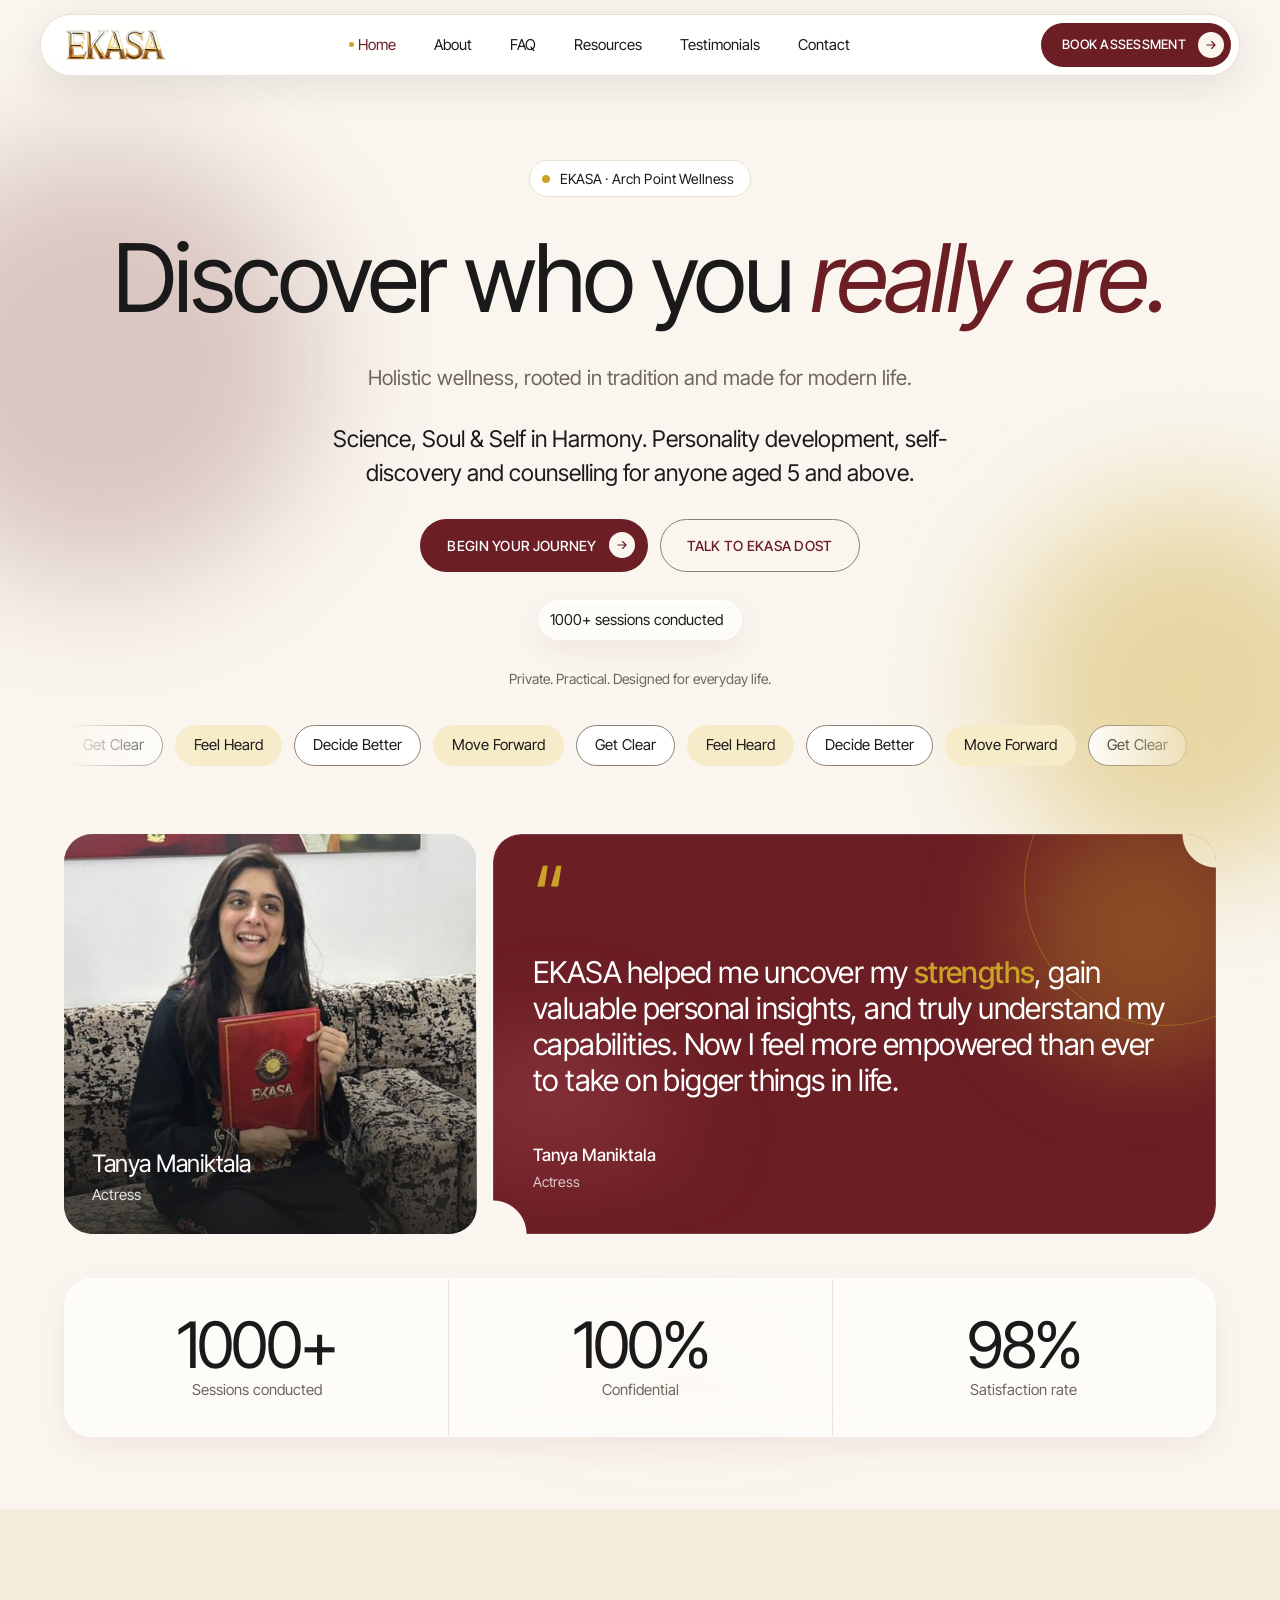
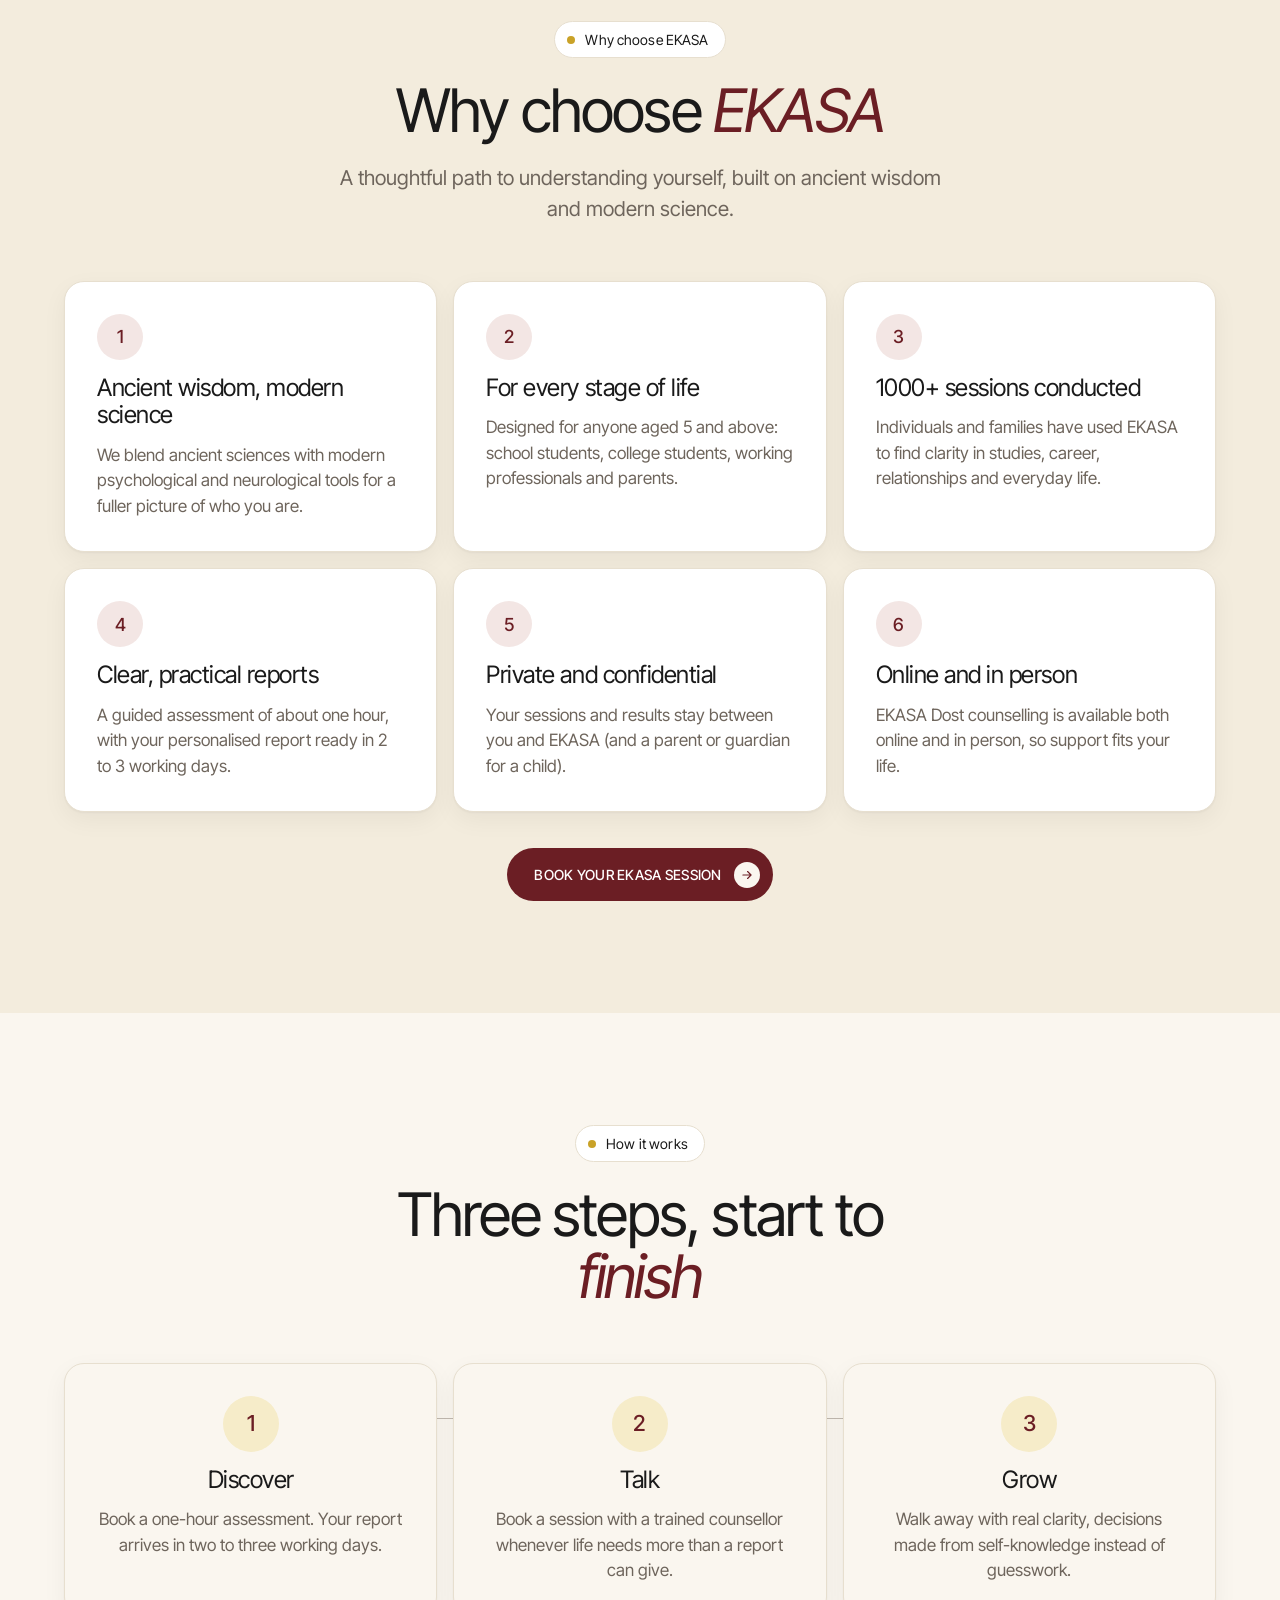
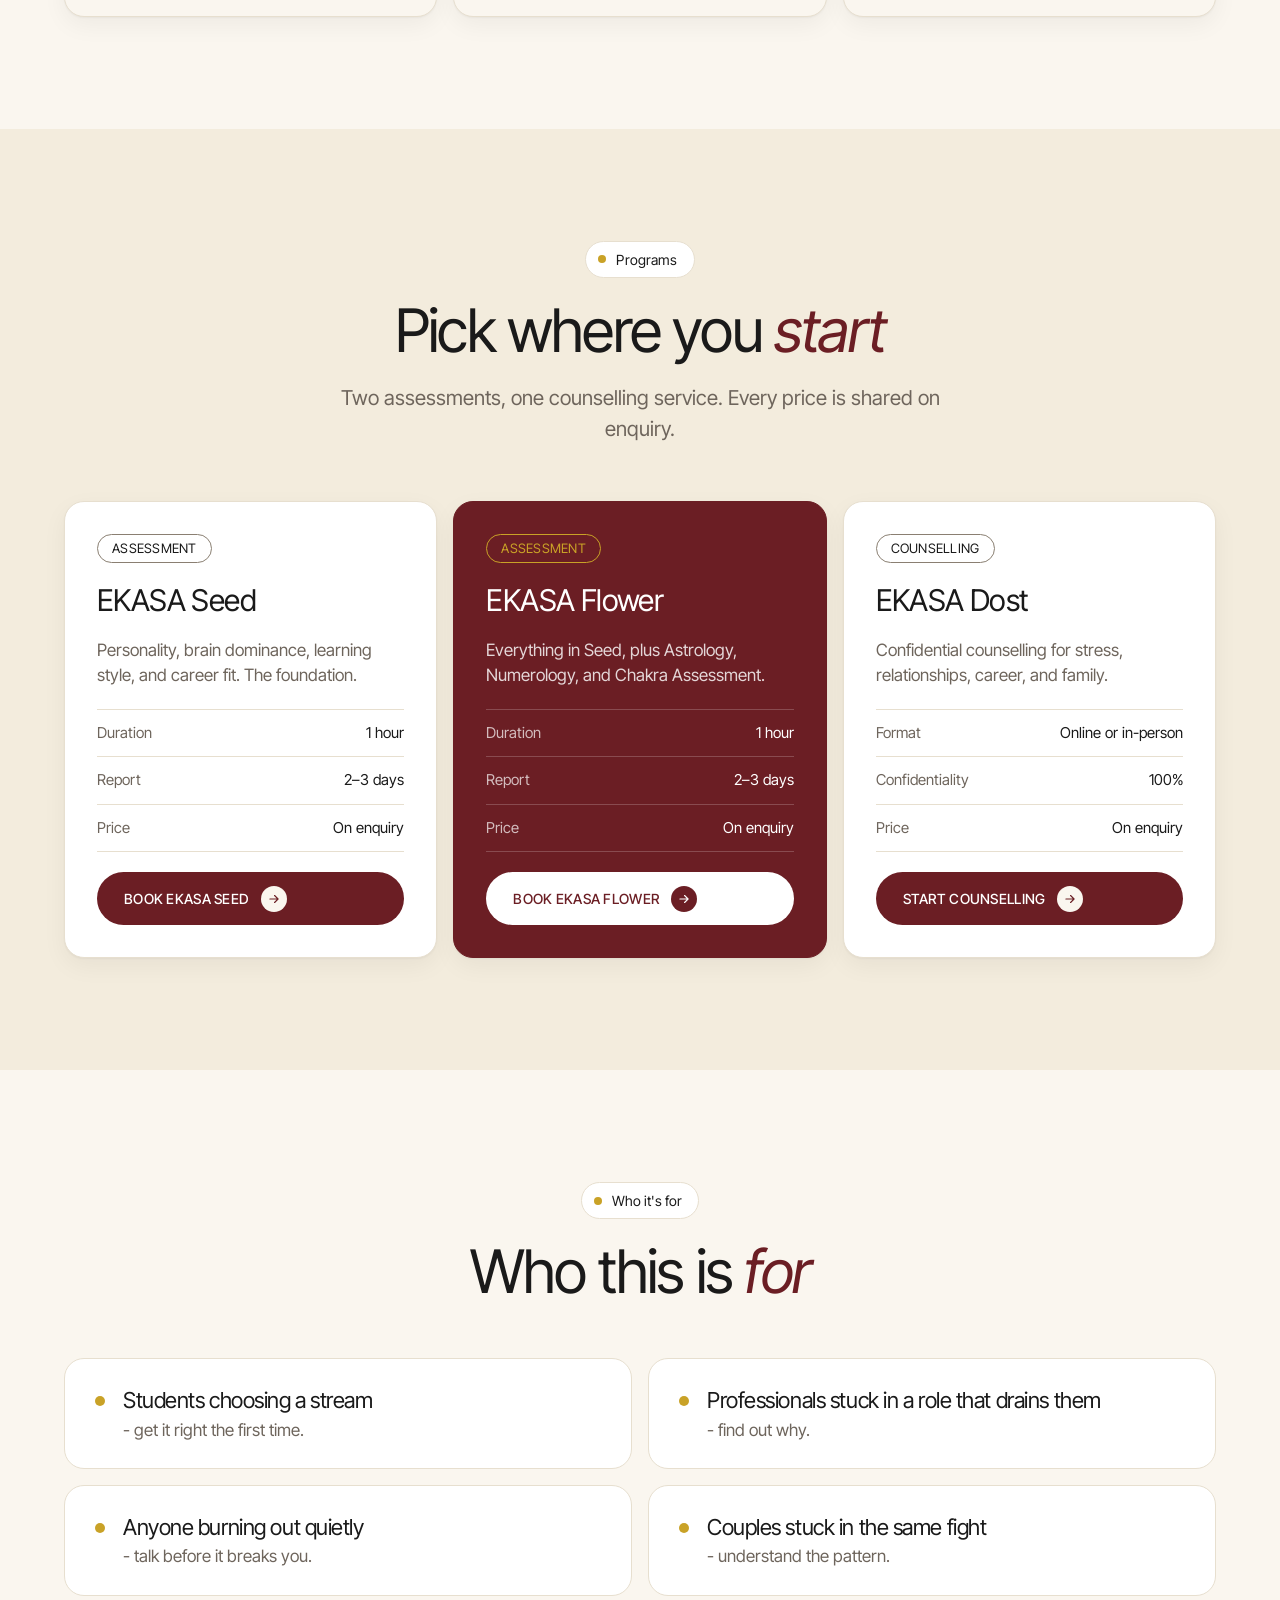
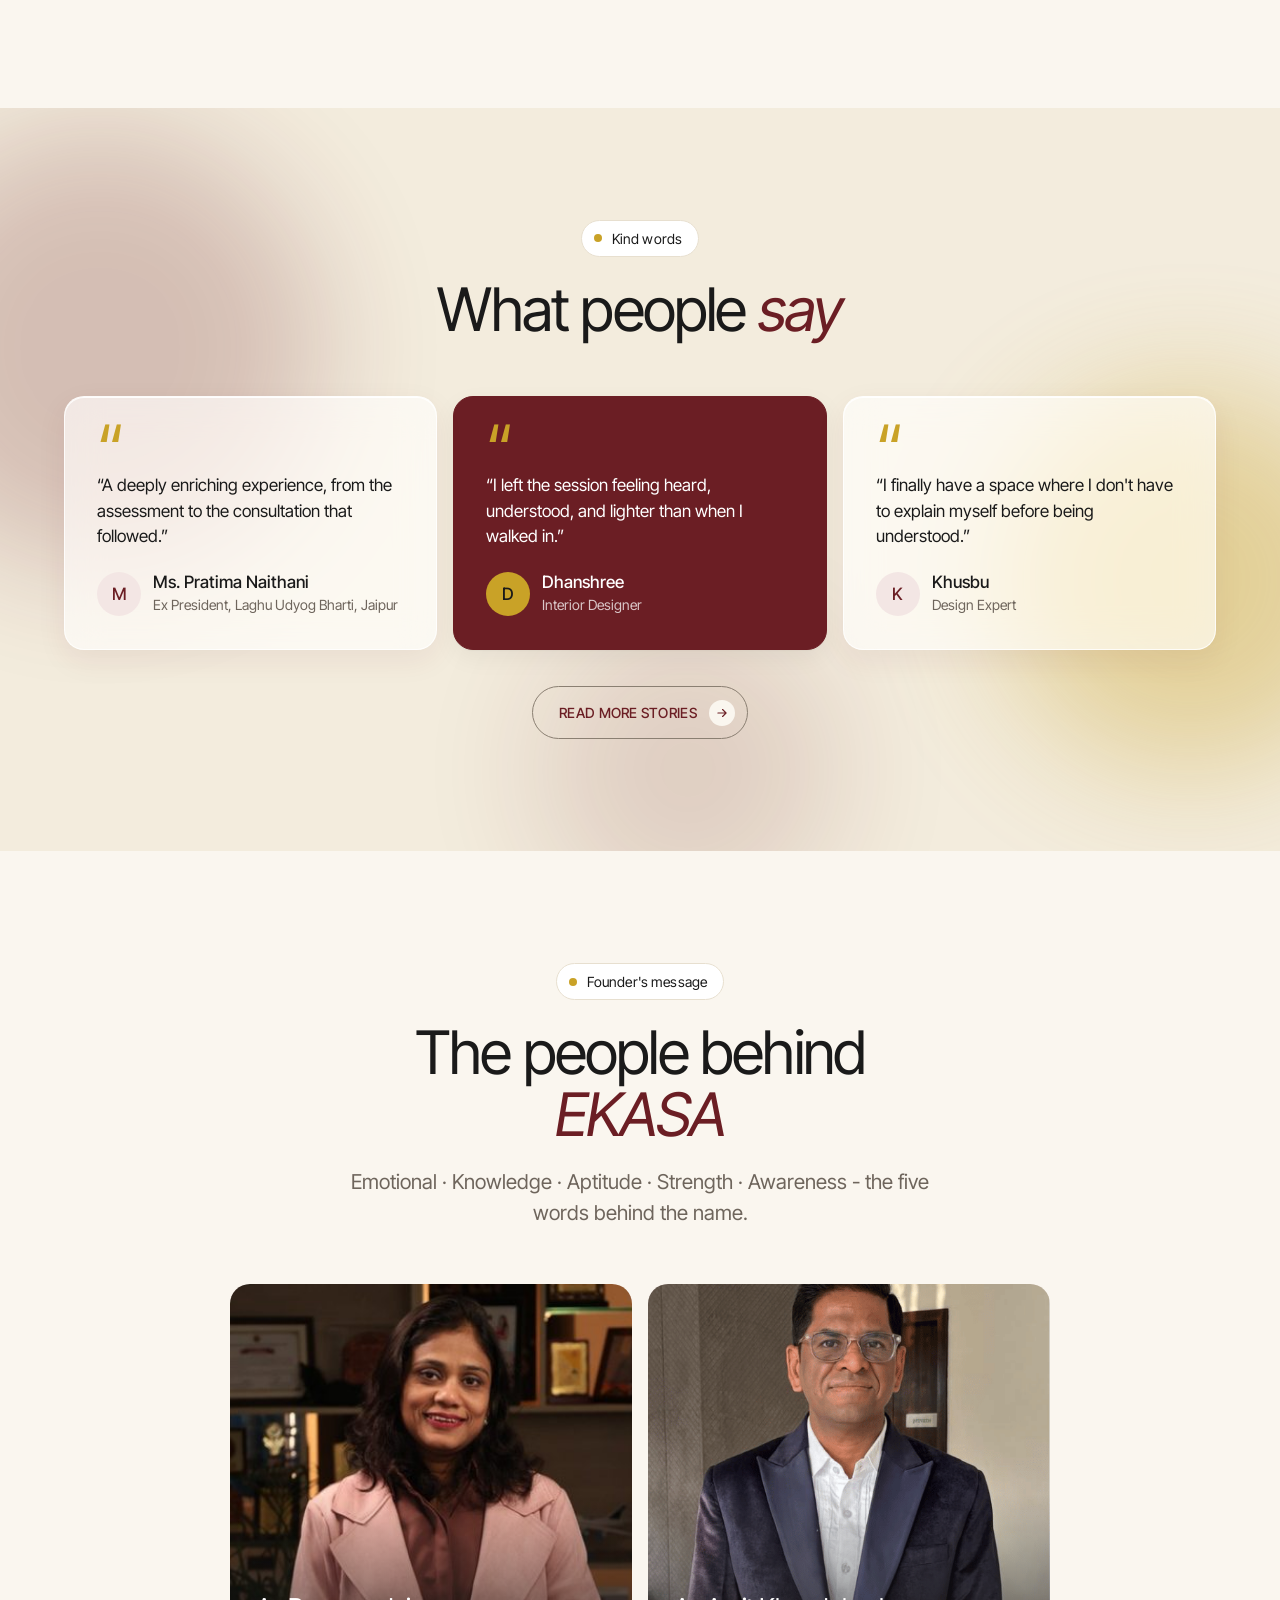
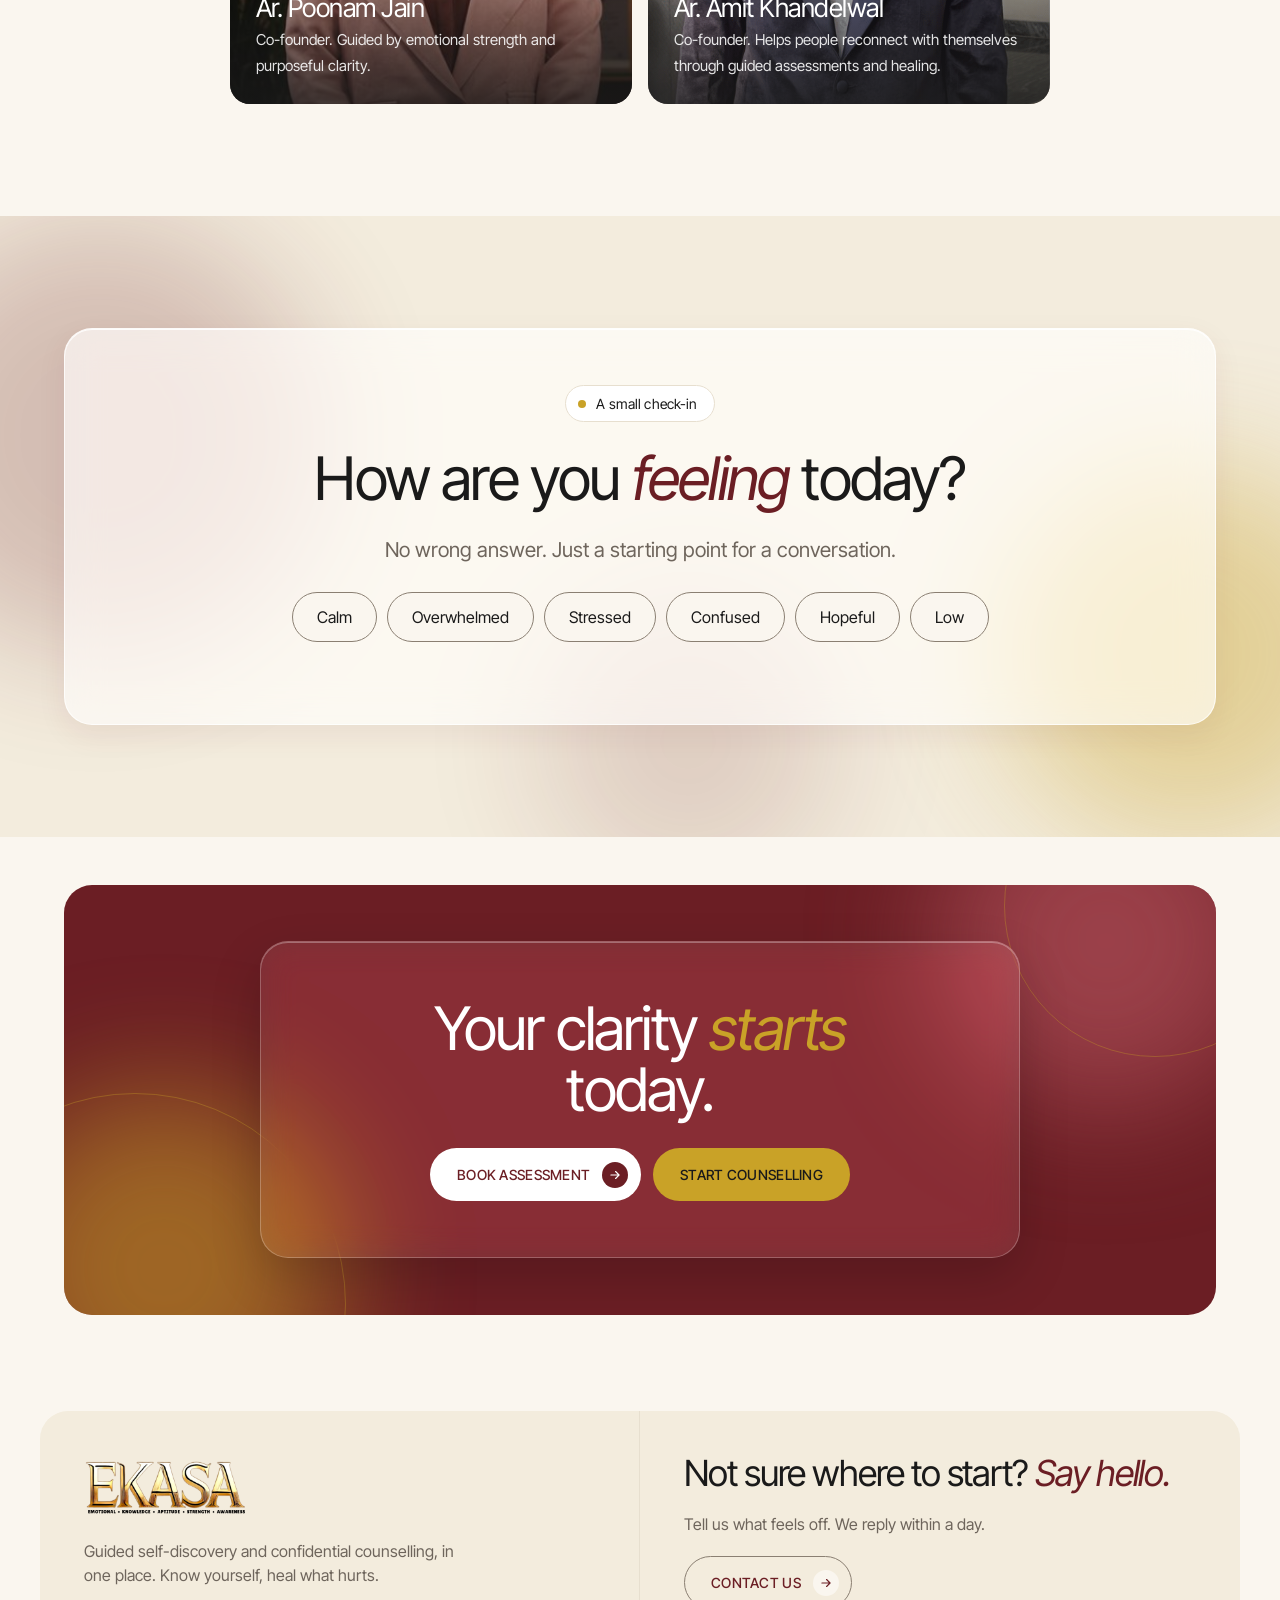
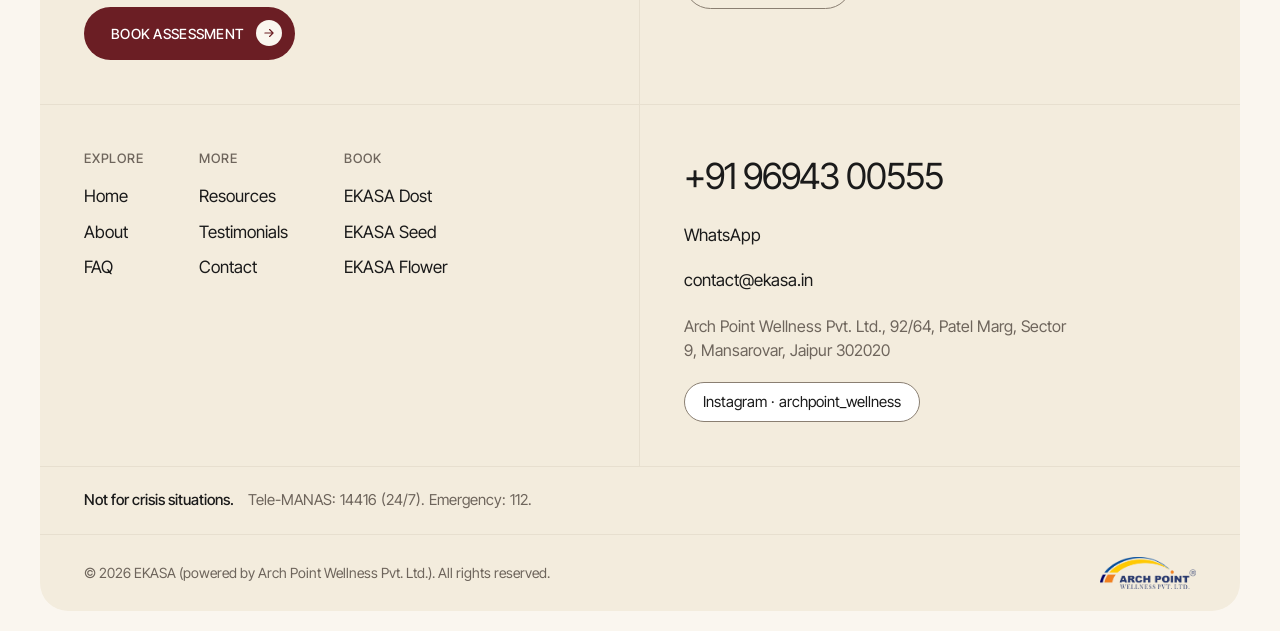
==== commit b14af9ff: "Remove privacy and terms pages Co-authored-by: Copilot <223556219+Copilot@users.noreply.github.com>" ====
--- a/index.html
+++ b/index.html
@@ -26,7 +26,7 @@
 <a class="skip" href="#main">Skip to content</a>
 <header class="nav" id="top"><div class="nav-in">
 <a class="logo" href="index.html" aria-label="EKASA home"><img src="img/ekasa-wordmark.png" alt="EKASA" width="103" height="30"></a>
-<nav aria-label="Primary"><ul><li><a href="index.html" aria-current=page>Home</a></li><li><a href="about.html">About</a></li><li><a href="faq.html">FAQ</a></li><li><a href="resources.html">Resources</a></li><li><a href="testimonials.html">Testimonials</a></li><li><a href="contact.html">Contact</a></li><li><a href="privacy.html">Privacy</a></li><li><a href="terms.html">Terms</a></li></ul></nav>
+<nav aria-label="Primary"><ul><li><a href="index.html" aria-current=page>Home</a></li><li><a href="about.html">About</a></li><li><a href="faq.html">FAQ</a></li><li><a href="resources.html">Resources</a></li><li><a href="testimonials.html">Testimonials</a></li><li><a href="contact.html">Contact</a></li></ul></nav>
 <div class="nav-cta"><a class="btn btn-primary btn-sm" href="https://discover.ekasa.life/fp">Book assessment<i class="ar"><svg viewBox="0 0 24 24" fill="none" stroke="currentColor" stroke-width="2" stroke-linecap="round" stroke-linejoin="round"><path d="M5 12h14M13 6l6 6-6 6"/></svg></i></a><button class="menu-btn" aria-label="Menu" aria-expanded="false"><span></span></button></div>
 </div></header>
 <main id="main">
@@ -119,7 +119,7 @@
 <div class="fcell"><a class="ph" href="tel:+919694300555">+91 96943 00555</a><a href="https://wa.me/919694300555">WhatsApp</a><a href="mailto:contact@ekasa.in">contact@ekasa.in</a><p>Arch Point Wellness Pvt. Ltd., 92/64, Patel Marg, Sector 9, Mansarovar, Jaipur 302020</p><a class="chip" href="https://instagram.com/archpoint_wellness">Instagram &middot; archpoint_wellness</a></div>
 <div class="fcell emerg"><b>Not for crisis situations.</b> Tele-MANAS: 14416 (24/7). Emergency: 112.</div>
 </div>
-<div class="fbar"><span>&copy; 2026 EKASA (powered by Arch Point Wellness Pvt. Ltd.). All rights reserved.</span><span class="ap"><a href="privacy.html">Privacy Policy</a><a href="terms.html">Terms</a><img src="img/arch-point-wellness-logo.png" alt="Arch Point Wellness"></span></div>
+<div class="fbar"><span>&copy; 2026 EKASA (powered by Arch Point Wellness Pvt. Ltd.). All rights reserved.</span><span class="ap"><img src="img/arch-point-wellness-logo.png" alt="Arch Point Wellness"></span></div>
 </div></footer>
 <script src="js/main.js"></script>
 </body>
--- a/css/style.css
+++ b/css/style.css
@@ -282,9 +282,6 @@
 .note{font-size:14px;color:var(--muted)}
 .ok{display:none;background:var(--gold-tint);border-radius:var(--r-md);padding:14px 18px;font-size:15px}
 .ok.show{display:block;animation:fadeup .6s var(--ease)}
-.legal-copy{max-width:760px;display:grid;gap:20px}
-.legal-copy h2{font-size:clamp(28px,4vw,44px);margin-top:20px}
-.legal-copy a{color:var(--maroon);text-decoration:underline}
 .crow{display:flex;gap:16px;align-items:flex-start;padding:18px 0;border-bottom:1px solid var(--line)}
 .crow:last-child{border:0}
 .crow b{font-weight:500;display:block}
